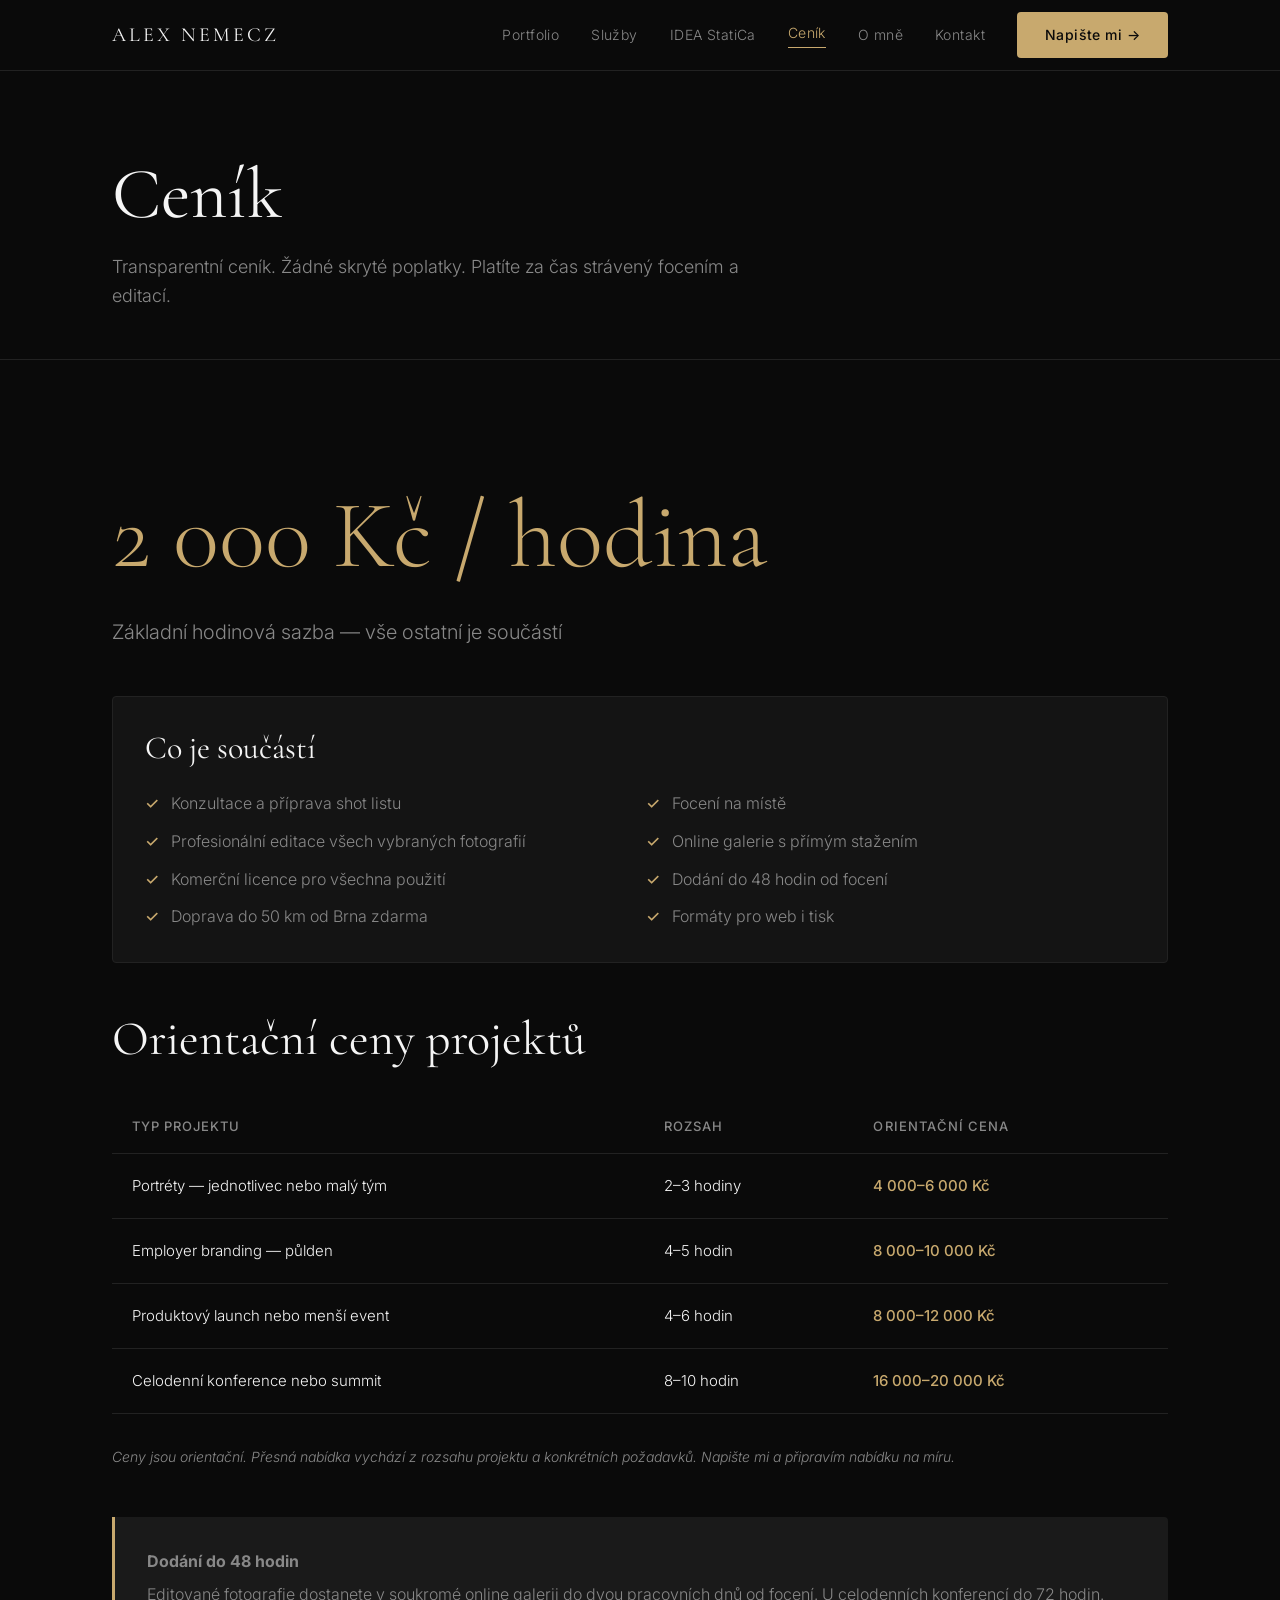
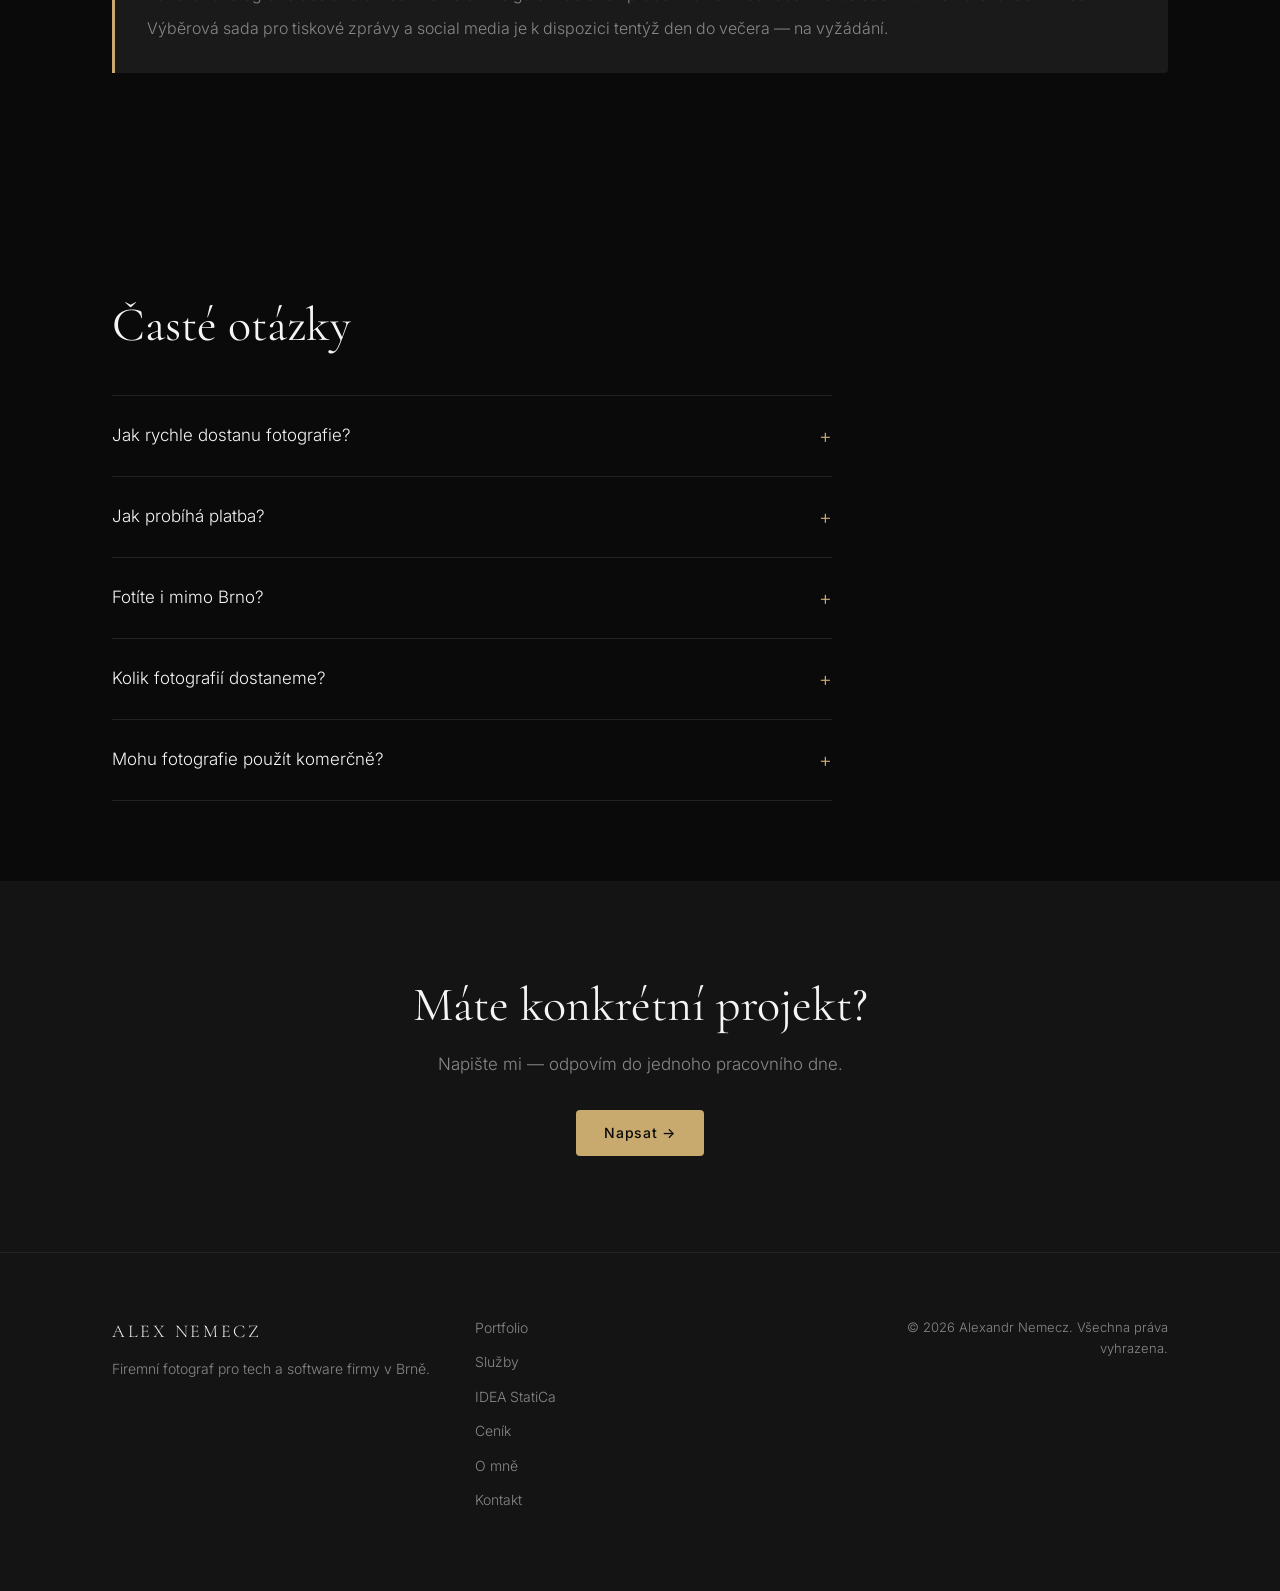
==== cenik.html @ b5f873ea "Rebuild: B2B tech photography positioning Full site rewrite — removes wedding content, replaces with" ====
<!DOCTYPE html>
<html lang="cs">
<head>
  <meta charset="UTF-8">
  <meta name="viewport" content="width=device-width, initial-scale=1.0">
  <title>Ceník firemní fotografie Brno | Alex Nemecz</title>
  <meta name="description" content="Transparentní ceník firemní fotografie. 2 000 Kč/hodina. Dodání do 48 hodin. Brno a Jihomoravský kraj.">
  <meta name="robots" content="index, follow">
  <link rel="canonical" href="https://alexnemphoto.cz/cenik">

  <meta property="og:type" content="website">
  <meta property="og:title" content="Ceník firemní fotografie Brno | Alex Nemecz">
  <meta property="og:description" content="Transparentní ceník firemní fotografie. 2 000 Kč/hodina. Dodání do 48 hodin. Brno a Jihomoravský kraj.">
  <meta property="og:url" content="https://alexnemphoto.cz/cenik">
  <meta property="og:locale" content="cs_CZ">

  <script type="application/ld+json">
  {
    "@context": "https://schema.org",
    "@type": "FAQPage",
    "mainEntity": [
      {
        "@type": "Question",
        "name": "Jak rychle dostanu fotografie?",
        "acceptedAnswer": {
          "@type": "Answer",
          "text": "Editované fotografie dodávám do 48 hodin od focení. U rozsáhlejších eventů (celodenní konference) do 72 hodin."
        }
      },
      {
        "@type": "Question",
        "name": "Jak probíhá platba?",
        "acceptedAnswer": {
          "@type": "Answer",
          "text": "Fakturuji na základě počtu odpracovaných hodin. Záloha 30 % před focením, zbytek po dodání fotografií."
        }
      },
      {
        "@type": "Question",
        "name": "Fotíte i mimo Brno?",
        "acceptedAnswer": {
          "@type": "Answer",
          "text": "Ano. Doprava do 50 km od Brna je zdarma. Nad 50 km účtuji cestovní náklady dle dohody."
        }
      },
      {
        "@type": "Question",
        "name": "Kolik fotografií dostaneme?",
        "acceptedAnswer": {
          "@type": "Answer",
          "text": "Počet finálních fotografií závisí na délce focení a povaze akce. Z celodenní konference typicky 200–400 editovaných fotografií."
        }
      },
      {
        "@type": "Question",
        "name": "Mohu fotografie použít komerčně?",
        "acceptedAnswer": {
          "@type": "Answer",
          "text": "Ano. Licence pro komerční použití je součástí každé zakázky — web, social media, tisk, interní materiály."
        }
      }
    ]
  }
  </script>

  <link rel="preconnect" href="https://fonts.googleapis.com">
  <link rel="preconnect" href="https://fonts.gstatic.com" crossorigin>
  <link href="https://fonts.googleapis.com/css2?family=Cormorant+Garamond:wght@300;400;600&family=Inter:wght@300;400;500&display=swap" rel="stylesheet">
  <link rel="stylesheet" href="/style.css">
</head>
<body data-page="cenik">

<header class="site-header">
  <div class="container header-inner">
    <a href="/" class="logo">ALEX NEMECZ</a>
    <button class="nav-toggle" aria-label="Menu" aria-expanded="false">
      <span></span><span></span><span></span>
    </button>
    <nav class="nav" id="main-nav">
      <a href="/portfolio">Portfolio</a>
      <a href="/sluzby">Služby</a>
      <a href="/idea-statica">IDEA StatiCa</a>
      <a href="/cenik">Ceník</a>
      <a href="/o-mne">O mně</a>
      <a href="/kontakt">Kontakt</a>
      <a href="/kontakt" class="btn btn-primary nav-cta">Napište mi →</a>
    </nav>
  </div>
</header>

<main>

  <section class="page-header">
    <div class="container">
      <h1>Ceník</h1>
      <p>Transparentní ceník. Žádné skryté poplatky. Platíte za čas strávený focením a editací.</p>
    </div>
  </section>

  <section class="section">
    <div class="container">

      <div class="rate-display">2 000 Kč / hodina</div>
      <div class="rate-unit">Základní hodinová sazba — vše ostatní je součástí</div>

      <div class="included-box">
        <h3>Co je součástí</h3>
        <ul class="included-list">
          <li>Konzultace a příprava shot listu</li>
          <li>Focení na místě</li>
          <li>Profesionální editace všech vybraných fotografií</li>
          <li>Online galerie s přímým stažením</li>
          <li>Komerční licence pro všechna použití</li>
          <li>Dodání do 48 hodin od focení</li>
          <li>Doprava do 50 km od Brna zdarma</li>
          <li>Formáty pro web i tisk</li>
        </ul>
      </div>

      <h2>Orientační ceny projektů</h2>
      <table class="pricing-table">
        <thead>
          <tr>
            <th>Typ projektu</th>
            <th>Rozsah</th>
            <th>Orientační cena</th>
          </tr>
        </thead>
        <tbody>
          <tr>
            <td>Portréty — jednotlivec nebo malý tým</td>
            <td>2–3 hodiny</td>
            <td>4 000–6 000 Kč</td>
          </tr>
          <tr>
            <td>Employer branding — půlden</td>
            <td>4–5 hodin</td>
            <td>8 000–10 000 Kč</td>
          </tr>
          <tr>
            <td>Produktový launch nebo menší event</td>
            <td>4–6 hodin</td>
            <td>8 000–12 000 Kč</td>
          </tr>
          <tr>
            <td>Celodenní konference nebo summit</td>
            <td>8–10 hodin</td>
            <td>16 000–20 000 Kč</td>
          </tr>
        </tbody>
      </table>
      <p class="table-note">Ceny jsou orientační. Přesná nabídka vychází z rozsahu projektu a konkrétních požadavků. Napište mi a připravím nabídku na míru.</p>

      <div class="delivery-box">
        <p><strong>Dodání do 48 hodin</strong></p>
        <p>Editované fotografie dostanete v soukromé online galerii do dvou pracovních dnů od focení. U celodenních konferencí do 72 hodin.</p>
        <p>Výběrová sada pro tiskové zprávy a social media je k dispozici tentýž den do večera — na vyžádání.</p>
      </div>

    </div>
  </section>

  <section class="faq-section">
    <div class="container">
      <h2>Časté otázky</h2>
      <div class="faq-list">

        <details>
          <summary>Jak rychle dostanu fotografie?</summary>
          <div class="faq-answer">Editované fotografie dodávám do 48 hodin od focení. U rozsáhlejších eventů (celodenní konference) do 72 hodin. Pokud potřebujete výběrovou sadu pro press release nebo social media ještě tentýž den, domluvíme se na tom předem.</div>
        </details>

        <details>
          <summary>Jak probíhá platba?</summary>
          <div class="faq-answer">Fakturuji na základě počtu odpracovaných hodin. Záloha 30 % před focením, zbytek po dodání fotografií a vystavení faktury se splatností 14 dní. Platba převodem nebo hotovostí.</div>
        </details>

        <details>
          <summary>Fotíte i mimo Brno?</summary>
          <div class="faq-answer">Ano. Doprava do 50 km od Brna je zdarma. Nad 50 km účtuji cestovní náklady dle dohody. Pro vzdálenější projekty (Praha, zahraničí) domluvíme podmínky individuálně.</div>
        </details>

        <details>
          <summary>Kolik fotografií dostaneme?</summary>
          <div class="faq-answer">Počet finálních fotografií závisí na délce focení a povaze akce. Z celodenní konference typicky 200–400 editovaných fotografií. Z 2–3hodinového portrétu 40–80 fotografií. Vždy dodávám všechny technicky povedené záběry — nedodávám jen "highlight" sadu, pokud se na tom výslovně nedohodneme.</div>
        </details>

        <details>
          <summary>Mohu fotografie použít komerčně?</summary>
          <div class="faq-answer">Ano. Licence pro komerční použití je součástí každé zakázky bez příplatku. Fotografie můžete použít pro web, social media, tisk, interní materiály, PR a marketing. Licence je pro vaši firmu neexkluzivní a časově neomezená.</div>
        </details>

      </div>
    </div>
  </section>

  <section class="cta-section">
    <div class="container">
      <h2>Máte konkrétní projekt?</h2>
      <p>Napište mi — odpovím do jednoho pracovního dne.</p>
      <a href="/kontakt" class="btn btn-primary">Napsat →</a>
    </div>
  </section>

</main>

<footer class="site-footer">
  <div class="container footer-inner">
    <div class="footer-brand">
      <div class="footer-logo">ALEX NEMECZ</div>
      <p>Firemní fotograf pro tech a software firmy v Brně.</p>
    </div>
    <nav class="footer-nav">
      <a href="/portfolio">Portfolio</a>
      <a href="/sluzby">Služby</a>
      <a href="/idea-statica">IDEA StatiCa</a>
      <a href="/cenik">Ceník</a>
      <a href="/o-mne">O mně</a>
      <a href="/kontakt">Kontakt</a>
    </nav>
    <div class="footer-copy">
      <p>© 2026 Alexandr Nemecz. Všechna práva vyhrazena.</p>
    </div>
  </div>
</footer>

<script>
const toggle = document.querySelector('.nav-toggle');
const nav = document.getElementById('main-nav');
toggle.addEventListener('click', function() {
  const open = nav.classList.toggle('nav--open');
  toggle.setAttribute('aria-expanded', open);
});
</script>

</body>
</html>
---- style.css ----
/* ===========================
   ROOT & DESIGN TOKENS
   =========================== */
:root {
  --bg: #0A0A0A;
  --surface: #141414;
  --surface-2: #1A1A1A;
  --text: #F5F5F5;
  --text-muted: #888888;
  --accent: #C8A96E;
  --border: #222222;
  --max-w: 1120px;
  --radius: 4px;
  --transition: 200ms ease;
}

/* RESET */
*, *::before, *::after { box-sizing: border-box; }
* { margin: 0; padding: 0; }
img, video { max-width: 100%; display: block; }
html { font-size: 16px; scroll-behavior: smooth; }
body {
  background: var(--bg);
  color: var(--text);
  font-family: 'Inter', sans-serif;
  font-weight: 300;
  line-height: 1.6;
  -webkit-font-smoothing: antialiased;
}

/* TYPOGRAPHY */
h1, h2, h3, h4 {
  font-family: 'Cormorant Garamond', serif;
  font-weight: 400;
  line-height: 1.2;
}
h1 { font-size: clamp(2.5rem, 6vw, 4.5rem); }
h2 { font-size: clamp(2rem, 4vw, 3rem); margin-bottom: 1.5rem; }
h3 { font-size: clamp(1.5rem, 3vw, 2rem); margin-bottom: 1rem; }
p { margin-bottom: 1rem; }
a { color: inherit; text-decoration: none; }

/* CONTAINER */
.container {
  max-width: var(--max-w);
  margin: 0 auto;
  padding: 0 2rem;
}

/* BUTTONS */
.btn {
  display: inline-block;
  padding: 0.75rem 1.75rem;
  font-family: 'Inter', sans-serif;
  font-size: 0.875rem;
  font-weight: 500;
  letter-spacing: 0.05em;
  cursor: pointer;
  border: none;
  text-decoration: none;
  transition: opacity var(--transition), background var(--transition);
  border-radius: var(--radius);
}
.btn:hover { opacity: 0.85; }
.btn-primary {
  background: var(--accent);
  color: #0A0A0A;
}
.btn-ghost {
  background: transparent;
  color: var(--accent);
  border: 1px solid var(--accent);
}
.btn-ghost:hover { background: rgba(200,169,110,0.1); opacity: 1; }
.btn-outline {
  background: transparent;
  color: var(--text);
  border: 1px solid var(--border);
}

/* HEADER */
.site-header {
  position: sticky;
  top: 0;
  z-index: 100;
  background: var(--bg);
  border-bottom: 1px solid var(--border);
}
.header-inner {
  display: flex;
  align-items: center;
  justify-content: space-between;
  height: 70px;
}
.logo {
  font-family: 'Cormorant Garamond', serif;
  font-size: 1.25rem;
  font-weight: 400;
  letter-spacing: 0.15em;
  color: var(--text);
  text-decoration: none;
}
.nav {
  display: flex;
  align-items: center;
  gap: 2rem;
}
.nav a {
  font-size: 0.875rem;
  color: var(--text-muted);
  transition: color var(--transition);
  letter-spacing: 0.03em;
}
.nav a:hover { color: var(--text); }
.nav-cta { color: #0A0A0A !important; }

/* Active nav state via data-page */
body[data-page="portfolio"] .nav a[href="/portfolio"],
body[data-page="sluzby"] .nav a[href="/sluzby"],
body[data-page="cenik"] .nav a[href="/cenik"],
body[data-page="idea-statica"] .nav a[href="/idea-statica"],
body[data-page="o-mne"] .nav a[href="/o-mne"],
body[data-page="kontakt"] .nav a[href="/kontakt"] {
  color: var(--accent);
  border-bottom: 1px solid var(--accent);
  padding-bottom: 2px;
}

/* HAMBURGER */
.nav-toggle {
  display: none;
  flex-direction: column;
  gap: 5px;
  background: none;
  border: none;
  cursor: pointer;
  padding: 0.5rem;
}
.nav-toggle span {
  display: block;
  width: 24px;
  height: 2px;
  background: var(--text);
  transition: transform var(--transition), opacity var(--transition);
}

/* SECTION LABEL */
.section-label {
  display: block;
  font-family: 'Inter', sans-serif;
  font-size: 0.75rem;
  font-weight: 500;
  letter-spacing: 0.15em;
  text-transform: uppercase;
  color: var(--accent);
  margin-bottom: 1rem;
}

/* HERO */
.hero {
  position: relative;
  min-height: 100vh;
  display: flex;
  align-items: center;
  justify-content: center;
  text-align: center;
  overflow: hidden;
}
.hero-bg {
  position: absolute;
  inset: 0;
  background: var(--surface-2);
}
.hero-overlay {
  position: absolute;
  inset: 0;
  background: linear-gradient(to bottom, rgba(10,10,10,0.6) 0%, rgba(10,10,10,0.4) 50%, rgba(10,10,10,0.8) 100%);
}
.hero-content {
  position: relative;
  z-index: 1;
  max-width: 800px;
  padding: 0 2rem;
}
.hero h1 {
  color: var(--text);
  margin-bottom: 1.5rem;
}
.hero-sub {
  font-size: 1.125rem;
  color: rgba(245,245,245,0.8);
  margin-bottom: 2.5rem;
  font-weight: 300;
}
.hero-ctas {
  display: flex;
  gap: 1rem;
  justify-content: center;
  flex-wrap: wrap;
}

/* SECTION SPACING */
.section { padding: 6rem 0; }
.section-sm { padding: 4rem 0; }
.section-surface { background: var(--surface); }
.section-surface-2 { background: var(--surface-2); }

/* PROBLEM STRIP */
.problem-strip {
  background: var(--surface);
  padding: 4rem 0;
  text-align: center;
}
.problem-bold {
  font-family: 'Cormorant Garamond', serif;
  font-size: clamp(1.5rem, 3vw, 2.25rem);
  font-weight: 400;
  margin-bottom: 1.5rem;
  max-width: 760px;
  margin-left: auto;
  margin-right: auto;
}
.problem-strip p {
  color: var(--text-muted);
  max-width: 640px;
  margin: 0 auto;
  font-size: 1.0625rem;
}

/* SERVICES GRID */
.services-section { padding: 6rem 0; }
.services-section .section-header {
  display: flex;
  justify-content: space-between;
  align-items: flex-end;
  margin-bottom: 3rem;
  flex-wrap: wrap;
  gap: 1rem;
}
.services-section .section-link {
  font-size: 0.875rem;
  color: var(--accent);
  border-bottom: 1px solid var(--accent);
  padding-bottom: 2px;
}
.services-grid {
  display: grid;
  grid-template-columns: 1fr 1fr;
  gap: 2px;
}
.service-card {
  background: var(--surface);
  padding: 2.5rem;
  transition: background var(--transition);
}
.service-card:hover { background: var(--surface-2); }
.service-num {
  font-family: 'Cormorant Garamond', serif;
  font-size: 0.875rem;
  color: var(--accent);
  letter-spacing: 0.1em;
  margin-bottom: 1.25rem;
}
.service-card h3 {
  font-size: 1.375rem;
  margin-bottom: 0.75rem;
}
.service-card p {
  color: var(--text-muted);
  font-size: 0.9375rem;
  margin: 0;
}

/* CASE STUDY BLOCK */
.case-study-block {
  background: var(--surface);
  padding: 6rem 0;
}
.case-study-inner {
  display: grid;
  grid-template-columns: 1fr 1fr;
  gap: 4rem;
  align-items: center;
}
.case-study-eyebrow {
  margin-bottom: 1rem;
}
.case-study-text h2 {
  margin-bottom: 1.5rem;
}
.case-study-text p {
  color: var(--text-muted);
  margin-bottom: 2rem;
  font-size: 1.0625rem;
}
.case-study-images {
  display: flex;
  flex-direction: column;
  gap: 1rem;
}

/* PORTFOLIO GRID */
.portfolio-section { padding: 6rem 0; }
.portfolio-section .section-header {
  display: flex;
  justify-content: space-between;
  align-items: flex-end;
  margin-bottom: 3rem;
  flex-wrap: wrap;
  gap: 1rem;
}
.portfolio-grid {
  display: grid;
  grid-template-columns: repeat(3, 1fr);
  gap: 1rem;
}

/* IMG PLACEHOLDER */
.img-placeholder {
  position: relative;
  overflow: hidden;
  background: var(--surface-2);
  border-radius: var(--radius);
}
.img-placeholder::after {
  content: '';
  display: block;
}
.ratio-3-2 { padding-top: 66.66%; }
.ratio-4-3 { padding-top: 75%; }
.ratio-1-1 { padding-top: 100%; }
.ratio-16-9 { padding-top: 56.25%; }

/* Portfolio tile */
.portfolio-tile .img-placeholder { padding-top: 75%; }
.tile-label {
  margin-top: 0.5rem;
  font-size: 0.8125rem;
  color: var(--text-muted);
  letter-spacing: 0.03em;
}

/* WHY GRID */
.why-section { padding: 6rem 0; }
.why-grid {
  display: grid;
  grid-template-columns: repeat(3, 1fr);
  gap: 2rem;
  margin-top: 3rem;
}
.why-card { padding: 2rem 0; border-top: 1px solid var(--border); }
.why-card h3 { font-size: 1.375rem; margin-bottom: 0.75rem; }
.why-card p { color: var(--text-muted); font-size: 0.9375rem; margin: 0; }

/* CTA SECTION */
.cta-section {
  background: var(--surface);
  padding: 6rem 0;
  text-align: center;
}
.cta-section h2 { margin-bottom: 1rem; }
.cta-section p { color: var(--text-muted); margin-bottom: 2rem; font-size: 1.0625rem; }

/* FILTER TABS */
.filter-tabs {
  display: flex;
  gap: 0.5rem;
  margin-bottom: 3rem;
  flex-wrap: wrap;
}
.filter-tab {
  padding: 0.5rem 1.25rem;
  font-size: 0.8125rem;
  font-weight: 500;
  letter-spacing: 0.05em;
  border: 1px solid var(--border);
  color: var(--text-muted);
  cursor: pointer;
  border-radius: 2px;
  transition: all var(--transition);
}
.filter-tab:hover, .filter-tab.active {
  border-color: var(--accent);
  color: var(--accent);
}

/* SERVICE SECTIONS (sluzby.html) */
.service-section {
  padding: 5rem 0;
}
.service-section:nth-child(even) { background: var(--surface); }
.service-section-inner {
  display: grid;
  grid-template-columns: 1fr 1fr;
  gap: 4rem;
  align-items: center;
}
.service-section:nth-child(even) .service-section-image { order: -1; }
.service-section h2 { margin-bottom: 1.5rem; }
.service-section p { color: var(--text-muted); font-size: 1.0625rem; }
.service-includes {
  margin-top: 1.5rem;
  list-style: none;
}
.service-includes li {
  padding: 0.5rem 0;
  border-bottom: 1px solid var(--border);
  font-size: 0.9375rem;
  color: var(--text-muted);
  display: flex;
  align-items: center;
  gap: 0.75rem;
}
.service-includes li::before {
  content: '—';
  color: var(--accent);
  flex-shrink: 0;
}
.pricing-anchor {
  background: var(--surface);
  padding: 3rem 0;
  text-align: center;
}
.pricing-anchor .rate {
  font-family: 'Cormorant Garamond', serif;
  font-size: 2rem;
  margin-bottom: 1rem;
}
.pricing-anchor a {
  color: var(--accent);
  font-size: 0.875rem;
  border-bottom: 1px solid var(--accent);
}

/* PRICING PAGE */
.rate-display {
  font-family: 'Cormorant Garamond', serif;
  font-size: clamp(3rem, 8vw, 6rem);
  font-weight: 300;
  color: var(--accent);
  line-height: 1;
  margin: 2rem 0;
}
.rate-unit {
  font-size: 1.25rem;
  color: var(--text-muted);
  margin-top: 0.5rem;
}
.included-box {
  background: var(--surface);
  border: 1px solid var(--border);
  padding: 2rem;
  border-radius: var(--radius);
  margin: 3rem 0;
}
.included-box h3 { margin-bottom: 1.5rem; }
.included-list {
  list-style: none;
  display: grid;
  grid-template-columns: 1fr 1fr;
  gap: 0.75rem;
}
.included-list li {
  display: flex;
  align-items: center;
  gap: 0.75rem;
  color: var(--text-muted);
}
.included-list li::before {
  content: '✓';
  color: var(--accent);
  font-weight: 500;
  flex-shrink: 0;
}
.pricing-table {
  width: 100%;
  border-collapse: collapse;
  margin: 2rem 0;
}
.pricing-table th {
  text-align: left;
  padding: 1rem 1.25rem;
  font-size: 0.8125rem;
  font-weight: 500;
  letter-spacing: 0.08em;
  text-transform: uppercase;
  color: var(--text-muted);
  border-bottom: 1px solid var(--border);
}
.pricing-table td {
  padding: 1.25rem;
  border-bottom: 1px solid var(--border);
  color: var(--text);
  font-size: 0.9375rem;
}
.pricing-table td:last-child { color: var(--accent); font-weight: 500; }
.pricing-table tbody tr:hover { background: var(--surface); }
.table-note {
  font-size: 0.875rem;
  color: var(--text-muted);
  margin-top: 1rem;
  font-style: italic;
}
.delivery-box {
  background: var(--surface-2);
  border-left: 3px solid var(--accent);
  padding: 2rem;
  margin: 3rem 0;
  border-radius: 0 var(--radius) var(--radius) 0;
}
.delivery-box p { color: var(--text-muted); margin-bottom: 0.5rem; }
.delivery-box p:last-child { margin: 0; }

/* FAQ */
.faq-section { padding: 5rem 0; }
.faq-list { max-width: 720px; margin-top: 2.5rem; }
details {
  border-bottom: 1px solid var(--border);
}
details:first-child { border-top: 1px solid var(--border); }
summary {
  list-style: none;
  padding: 1.5rem 0;
  font-size: 1.0625rem;
  cursor: pointer;
  display: flex;
  justify-content: space-between;
  align-items: center;
  gap: 1rem;
}
summary::-webkit-details-marker { display: none; }
summary::after {
  content: '+';
  font-size: 1.25rem;
  color: var(--accent);
  flex-shrink: 0;
  transition: transform var(--transition);
}
details[open] summary::after {
  transform: rotate(45deg);
}
.faq-answer {
  padding-bottom: 1.5rem;
  color: var(--text-muted);
  font-size: 0.9375rem;
  line-height: 1.7;
}

/* CONTACT FORM */
.contact-page { padding: 6rem 0; }
.contact-grid {
  display: grid;
  grid-template-columns: 1fr 1fr;
  gap: 4rem;
}
.contact-intro h1 { margin-bottom: 1.5rem; }
.contact-intro p { color: var(--text-muted); font-size: 1.0625rem; }
.contact-info { margin-top: 3rem; }
.contact-info p { color: var(--text-muted); font-size: 0.9375rem; margin-bottom: 0.5rem; }
.contact-form label {
  display: block;
  font-size: 0.8125rem;
  font-weight: 500;
  letter-spacing: 0.05em;
  margin-bottom: 0.5rem;
  color: var(--text-muted);
}
.contact-form label .required { color: var(--accent); margin-left: 2px; }
.contact-form input,
.contact-form select,
.contact-form textarea {
  width: 100%;
  background: var(--surface);
  border: 1px solid var(--border);
  border-radius: var(--radius);
  padding: 0.875rem 1rem;
  font-family: 'Inter', sans-serif;
  font-size: 0.9375rem;
  color: var(--text);
  transition: border-color var(--transition);
  -webkit-appearance: none;
  appearance: none;
}
.contact-form input:focus,
.contact-form select:focus,
.contact-form textarea:focus {
  outline: none;
  border-color: var(--accent);
}
.contact-form textarea { resize: vertical; min-height: 150px; }
.contact-form select { background-image: url("data:image/svg+xml,%3Csvg xmlns='http://www.w3.org/2000/svg' width='16' height='16' viewBox='0 0 24 24' fill='none' stroke='%23888' stroke-width='2'%3E%3Cpath d='M6 9l6 6 6-6'/%3E%3C/svg%3E"); background-repeat: no-repeat; background-position: right 1rem center; padding-right: 2.5rem; }
.form-field { margin-bottom: 1.5rem; }
.form-submit { margin-top: 2rem; }
.form-submit .btn { width: 100%; text-align: center; }

/* TESTIMONIAL */
.testimonial-card {
  background: var(--surface);
  border: 1px solid var(--border);
  border-left: 3px solid var(--accent);
  padding: 2rem;
  border-radius: 0 var(--radius) var(--radius) 0;
  margin: 3rem 0;
}
.testimonial-card blockquote {
  font-family: 'Cormorant Garamond', serif;
  font-size: 1.25rem;
  font-style: italic;
  line-height: 1.5;
  margin-bottom: 1rem;
  color: var(--text);
}
.testimonial-card cite {
  font-size: 0.875rem;
  color: var(--text-muted);
  font-style: normal;
}

/* O MNE PAGE */
.about-grid {
  display: grid;
  grid-template-columns: 2fr 1fr;
  gap: 4rem;
  margin-bottom: 4rem;
}
.good-fit {
  background: var(--surface);
  padding: 2.5rem;
  border-radius: var(--radius);
  margin: 3rem 0;
}
.good-fit h3 { margin-bottom: 1.5rem; }
.good-fit ul {
  list-style: none;
}
.good-fit li {
  padding: 0.625rem 0;
  border-bottom: 1px solid var(--border);
  color: var(--text-muted);
  display: flex;
  align-items: flex-start;
  gap: 0.75rem;
}
.good-fit li:last-child { border-bottom: none; }
.good-fit li::before {
  content: '—';
  color: var(--accent);
  flex-shrink: 0;
  margin-top: 1px;
}

/* FOOTER */
.site-footer {
  background: var(--surface);
  border-top: 1px solid var(--border);
  padding: 4rem 0 2rem;
}
.footer-inner {
  display: grid;
  grid-template-columns: 1fr 1fr 1fr;
  gap: 2rem;
  align-items: start;
  margin-bottom: 3rem;
}
.footer-logo {
  font-family: 'Cormorant Garamond', serif;
  font-size: 1.125rem;
  letter-spacing: 0.15em;
  margin-bottom: 0.75rem;
}
.footer-brand p { font-size: 0.875rem; color: var(--text-muted); }
.footer-nav {
  display: flex;
  flex-direction: column;
  gap: 0.75rem;
}
.footer-nav a {
  font-size: 0.875rem;
  color: var(--text-muted);
  transition: color var(--transition);
}
.footer-nav a:hover { color: var(--text); }
.footer-copy { text-align: right; }
.footer-copy p { font-size: 0.8125rem; color: var(--text-muted); }

/* PAGE HEADER (for inner pages) */
.page-header {
  padding: 5rem 0 3rem;
  border-bottom: 1px solid var(--border);
  margin-bottom: 0;
}
.page-header h1 { margin-bottom: 1rem; }
.page-header p { color: var(--text-muted); font-size: 1.125rem; max-width: 640px; margin: 0; }

/* IDEA STATICA PAGE */
.placeholder-page {
  padding: 6rem 0;
  max-width: 640px;
}

/* RESPONSIVE */
@media (max-width: 768px) {
  .nav-toggle { display: flex; }
  .nav {
    display: none;
    position: absolute;
    top: 70px;
    left: 0;
    right: 0;
    background: var(--bg);
    border-bottom: 1px solid var(--border);
    flex-direction: column;
    padding: 1.5rem 2rem;
    gap: 1.25rem;
    align-items: flex-start;
  }
  .nav.nav--open { display: flex; }
  .header-inner { position: relative; }
  .site-header { position: sticky; }

  .services-grid { grid-template-columns: 1fr; }
  .case-study-inner { grid-template-columns: 1fr; gap: 2rem; }
  .portfolio-grid { grid-template-columns: 1fr 1fr; }
  .why-grid { grid-template-columns: 1fr; }
  .service-section-inner { grid-template-columns: 1fr; gap: 2rem; }
  .service-section:nth-child(even) .service-section-image { order: 0; }
  .contact-grid { grid-template-columns: 1fr; gap: 2rem; }
  .about-grid { grid-template-columns: 1fr; gap: 2rem; }
  .footer-inner { grid-template-columns: 1fr; }
  .footer-copy { text-align: left; }
  .included-list { grid-template-columns: 1fr; }
  .hero-ctas { flex-direction: column; align-items: center; }
  .services-section .section-header { flex-direction: column; align-items: flex-start; }
  .portfolio-section .section-header { flex-direction: column; align-items: flex-start; }
  h1 { font-size: 2.5rem; }
}

@media (max-width: 480px) {
  .portfolio-grid { grid-template-columns: 1fr; }
  .container { padding: 0 1.25rem; }
}
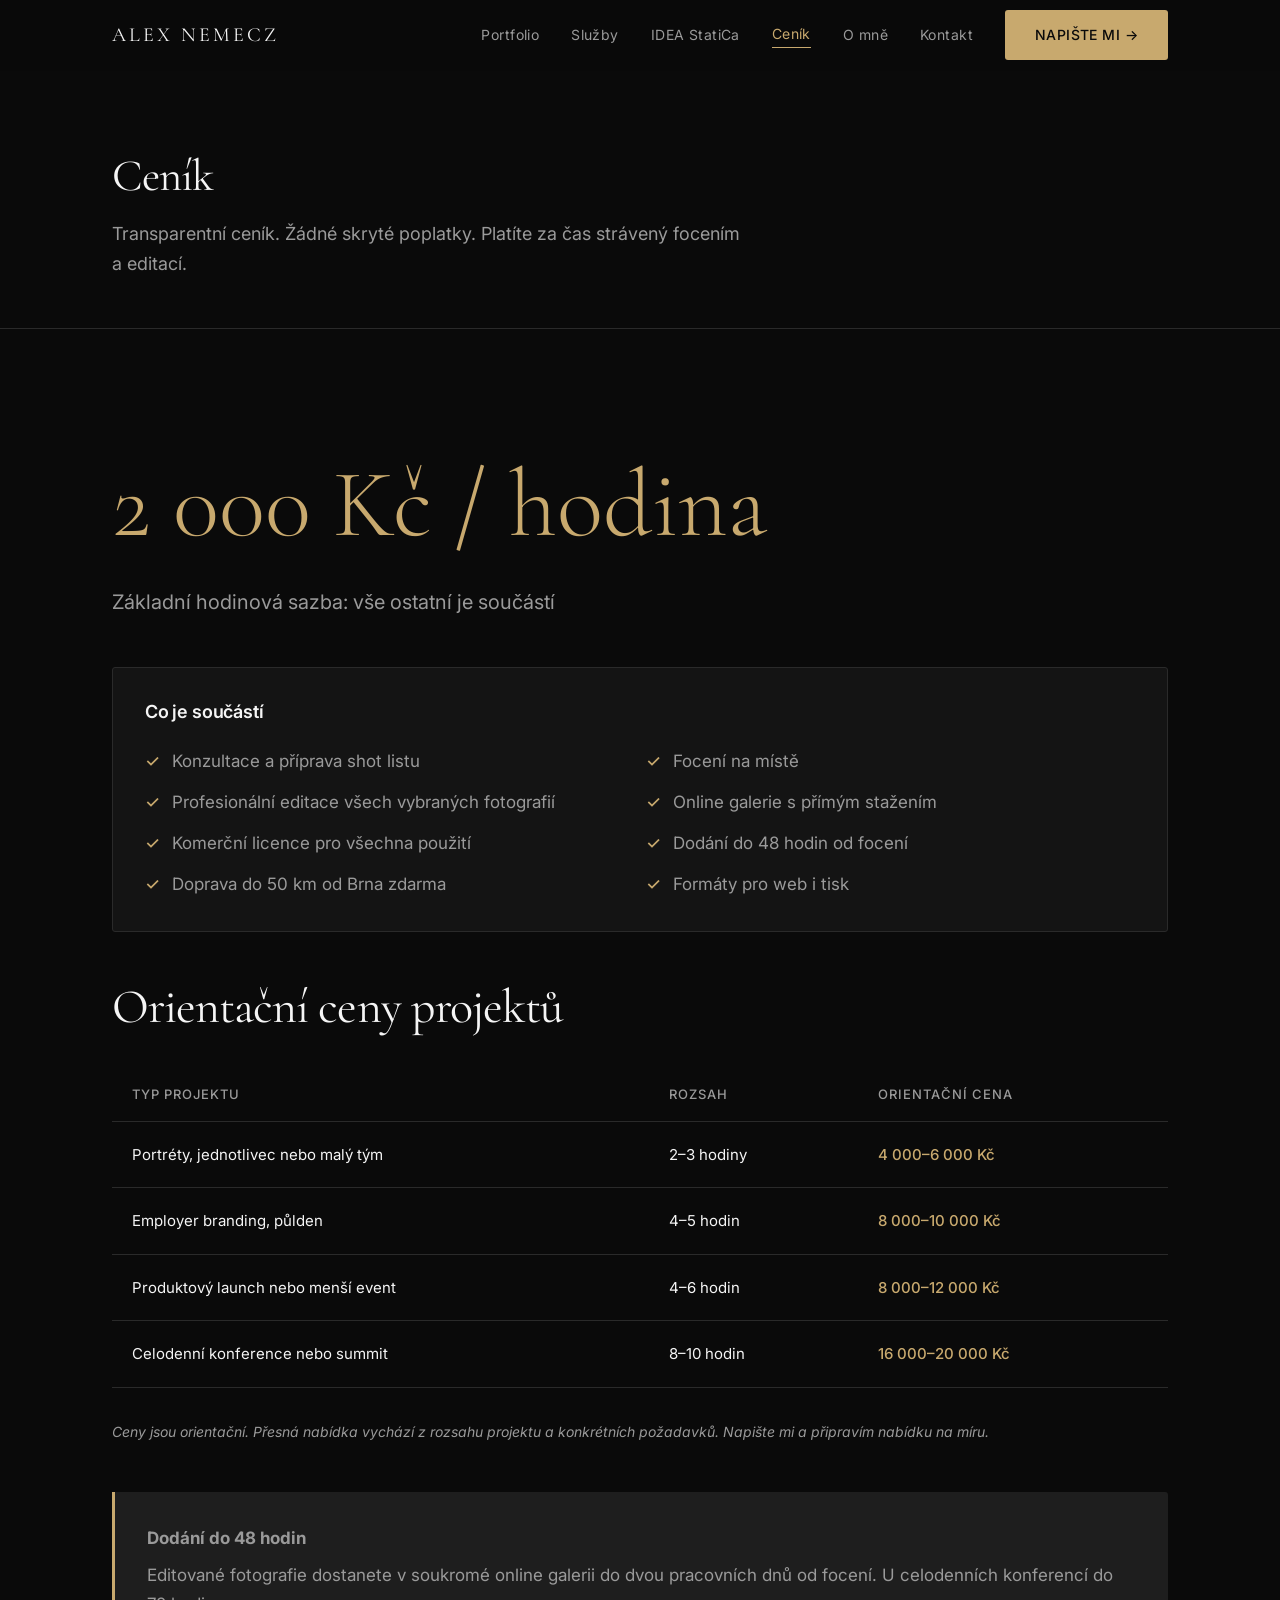
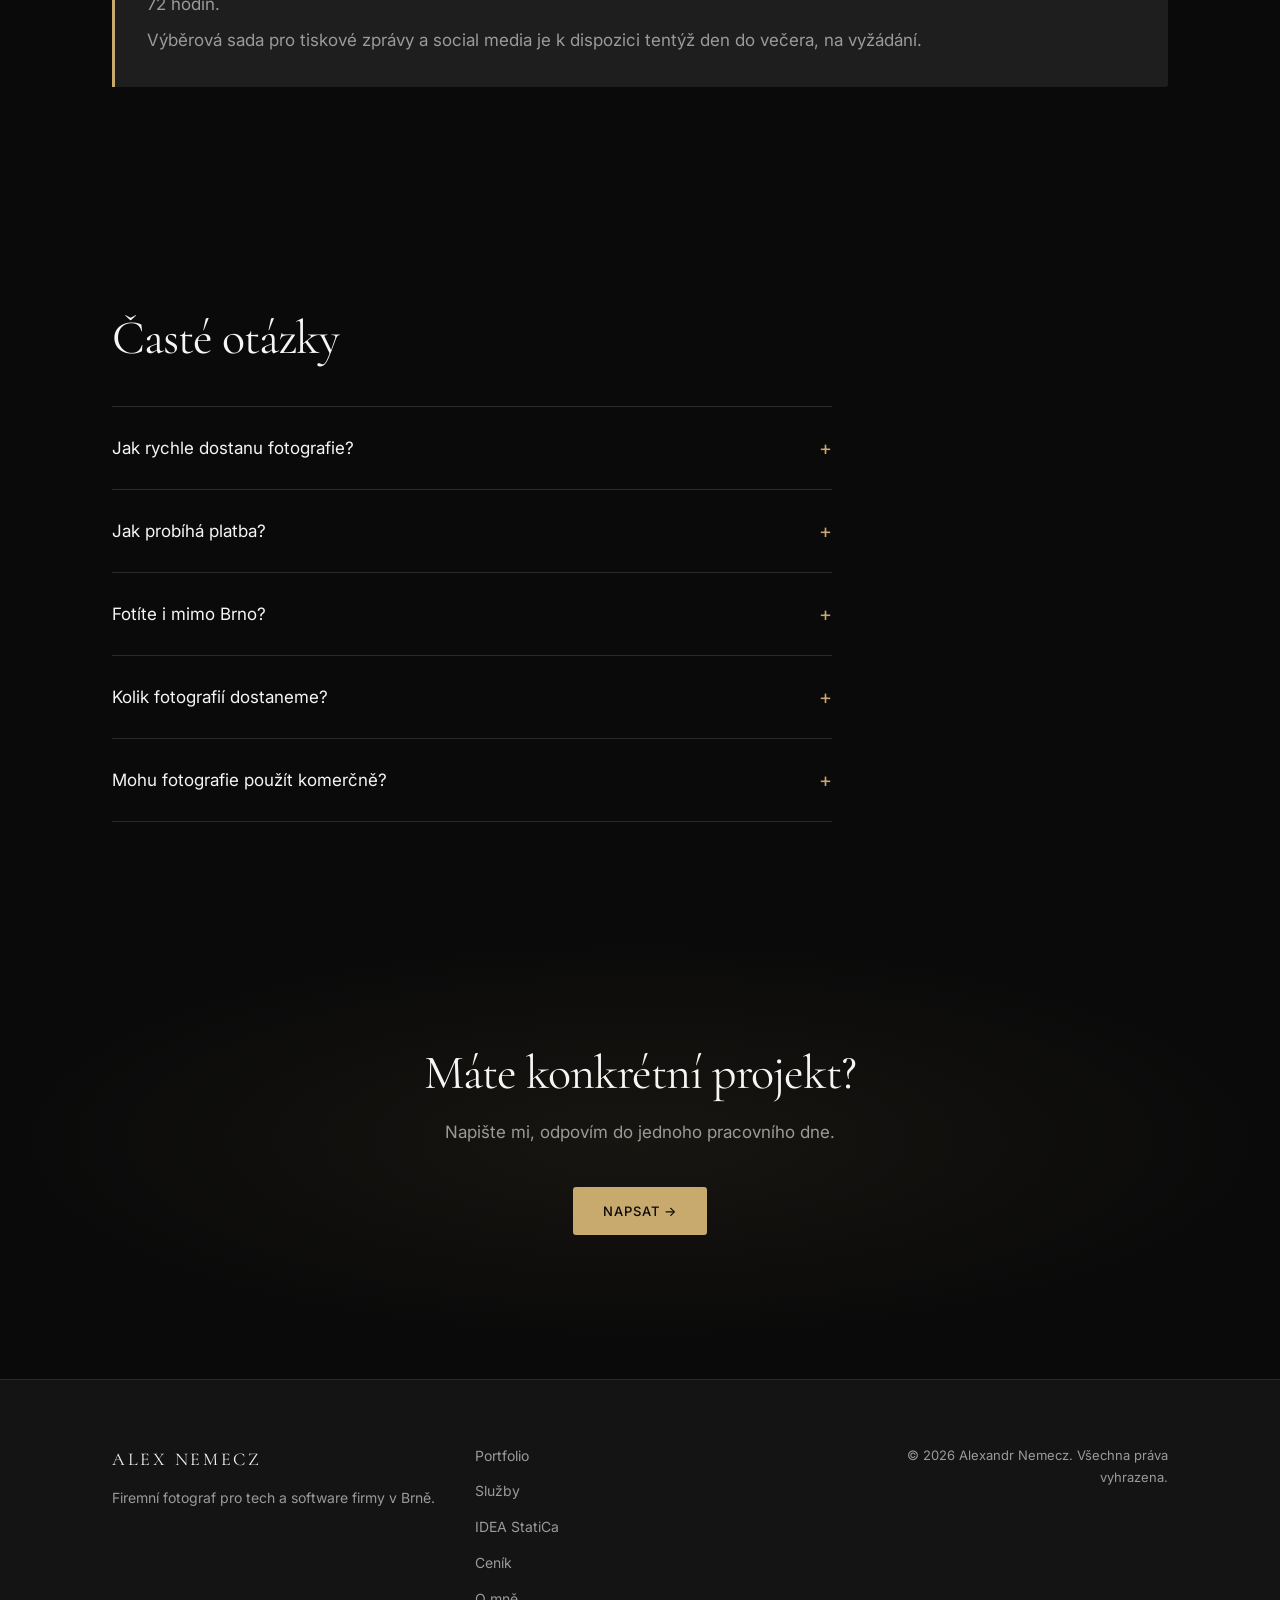
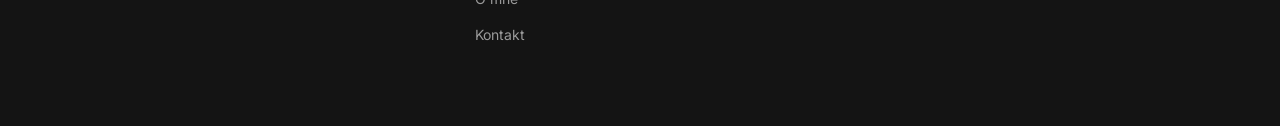
==== commit 7abf3b15: "Copy: remove all em dashes — commas, colons, or pipes throughout Co-Authored-By: Claude Sonnet 4.6 <" ====
--- a/cenik.html
+++ b/cenik.html
@@ -3,13 +3,13 @@
 <head>
   <meta charset="UTF-8">
   <meta name="viewport" content="width=device-width, initial-scale=1.0">
-  <title>Ceník firemní fotografie Brno | Alex Nemecz</title>
+  <title>Ceník | Firemní fotografie Brno | Alex Nemecz</title>
   <meta name="description" content="Transparentní ceník firemní fotografie. 2 000 Kč/hodina. Dodání do 48 hodin. Brno a Jihomoravský kraj.">
   <meta name="robots" content="index, follow">
   <link rel="canonical" href="https://alexnemphoto.cz/cenik">
 
   <meta property="og:type" content="website">
-  <meta property="og:title" content="Ceník firemní fotografie Brno | Alex Nemecz">
+  <meta property="og:title" content="Ceník | Firemní fotografie Brno | Alex Nemecz">
   <meta property="og:description" content="Transparentní ceník firemní fotografie. 2 000 Kč/hodina. Dodání do 48 hodin. Brno a Jihomoravský kraj.">
   <meta property="og:url" content="https://alexnemphoto.cz/cenik">
   <meta property="og:locale" content="cs_CZ">
@@ -56,7 +56,7 @@
         "name": "Mohu fotografie použít komerčně?",
         "acceptedAnswer": {
           "@type": "Answer",
-          "text": "Ano. Licence pro komerční použití je součástí každé zakázky — web, social media, tisk, interní materiály."
+          "text": "Ano. Licence pro komerční použití je součástí každé zakázky: web, social media, tisk, interní materiály."
         }
       }
     ]
@@ -101,7 +101,7 @@
     <div class="container">
 
       <div class="rate-display">2 000 Kč / hodina</div>
-      <div class="rate-unit">Základní hodinová sazba — vše ostatní je součástí</div>
+      <div class="rate-unit">Základní hodinová sazba: vše ostatní je součástí</div>
 
       <div class="included-box">
         <h3>Co je součástí</h3>
@@ -128,12 +128,12 @@
         </thead>
         <tbody>
           <tr>
-            <td>Portréty — jednotlivec nebo malý tým</td>
+            <td>Portréty, jednotlivec nebo malý tým</td>
             <td>2–3 hodiny</td>
             <td>4 000–6 000 Kč</td>
           </tr>
           <tr>
-            <td>Employer branding — půlden</td>
+            <td>Employer branding, půlden</td>
             <td>4–5 hodin</td>
             <td>8 000–10 000 Kč</td>
           </tr>
@@ -154,7 +154,7 @@
       <div class="delivery-box">
         <p><strong>Dodání do 48 hodin</strong></p>
         <p>Editované fotografie dostanete v soukromé online galerii do dvou pracovních dnů od focení. U celodenních konferencí do 72 hodin.</p>
-        <p>Výběrová sada pro tiskové zprávy a social media je k dispozici tentýž den do večera — na vyžádání.</p>
+        <p>Výběrová sada pro tiskové zprávy a social media je k dispozici tentýž den do večera, na vyžádání.</p>
       </div>
 
     </div>
@@ -182,7 +182,7 @@
 
         <details>
           <summary>Kolik fotografií dostaneme?</summary>
-          <div class="faq-answer">Počet finálních fotografií závisí na délce focení a povaze akce. Z celodenní konference typicky 200–400 editovaných fotografií. Z 2–3hodinového portrétu 40–80 fotografií. Vždy dodávám všechny technicky povedené záběry — nedodávám jen "highlight" sadu, pokud se na tom výslovně nedohodneme.</div>
+          <div class="faq-answer">Počet finálních fotografií závisí na délce focení a povaze akce. Z celodenní konference typicky 200–400 editovaných fotografií. Z 2–3hodinového portrétu 40–80 fotografií. Vždy dodávám všechny technicky povedené záběry, nedodávám jen "highlight" sadu, pokud se na tom výslovně nedohodneme.</div>
         </details>
 
         <details>
@@ -197,7 +197,7 @@
   <section class="cta-section">
     <div class="container">
       <h2>Máte konkrétní projekt?</h2>
-      <p>Napište mi — odpovím do jednoho pracovního dne.</p>
+      <p>Napište mi, odpovím do jednoho pracovního dne.</p>
       <a href="/kontakt" class="btn btn-primary">Napsat →</a>
     </div>
   </section>
--- a/style.css
+++ b/style.css
@@ -4,14 +4,16 @@
 :root {
   --bg: #0A0A0A;
   --surface: #141414;
-  --surface-2: #1A1A1A;
+  --surface-2: #1E1E1E;
   --text: #F5F5F5;
-  --text-muted: #888888;
+  --text-muted: #9A9A9A;
   --accent: #C8A96E;
-  --border: #222222;
+  --accent-hover: #D9BC84;
+  --border: #2A2A2A;
   --max-w: 1120px;
-  --radius: 4px;
-  --transition: 200ms ease;
+  --radius: 3px;
+  --transition: 220ms ease;
+  --ease-out: cubic-bezier(0.16, 1, 0.3, 1);
 }
 
 /* RESET */
@@ -23,20 +25,28 @@
   background: var(--bg);
   color: var(--text);
   font-family: 'Inter', sans-serif;
-  font-weight: 300;
-  line-height: 1.6;
+  font-size: 1.0625rem;
+  font-weight: 400;
+  line-height: 1.7;
   -webkit-font-smoothing: antialiased;
 }
 
 /* TYPOGRAPHY */
-h1, h2, h3, h4 {
+h1, h2 {
   font-family: 'Cormorant Garamond', serif;
   font-weight: 400;
-  line-height: 1.2;
-}
-h1 { font-size: clamp(2.5rem, 6vw, 4.5rem); }
+  line-height: 1.15;
+  letter-spacing: -0.02em;
+}
+h3, h4 {
+  font-family: 'Inter', sans-serif;
+  font-weight: 600;
+  line-height: 1.3;
+  letter-spacing: -0.01em;
+}
+h1 { font-size: clamp(2.25rem, 3.5vw, 3.25rem); }
 h2 { font-size: clamp(2rem, 4vw, 3rem); margin-bottom: 1.5rem; }
-h3 { font-size: clamp(1.5rem, 3vw, 2rem); margin-bottom: 1rem; }
+h3 { font-size: 1.125rem; margin-bottom: 0.875rem; }
 p { margin-bottom: 1rem; }
 a { color: inherit; text-decoration: none; }
 
@@ -50,41 +60,56 @@
 /* BUTTONS */
 .btn {
   display: inline-block;
-  padding: 0.75rem 1.75rem;
+  padding: 0.8125rem 1.875rem;
   font-family: 'Inter', sans-serif;
-  font-size: 0.875rem;
+  font-size: 0.8125rem;
   font-weight: 500;
-  letter-spacing: 0.05em;
+  letter-spacing: 0.08em;
+  text-transform: uppercase;
   cursor: pointer;
   border: none;
   text-decoration: none;
-  transition: opacity var(--transition), background var(--transition);
+  transition: background var(--transition), border-color var(--transition), transform var(--transition), color var(--transition);
   border-radius: var(--radius);
-}
-.btn:hover { opacity: 0.85; }
+  transform: translateY(0);
+}
+.btn:hover { transform: translateY(-2px); }
 .btn-primary {
   background: var(--accent);
   color: #0A0A0A;
 }
+.btn-primary:hover { background: var(--accent-hover); }
 .btn-ghost {
   background: transparent;
   color: var(--accent);
-  border: 1px solid var(--accent);
-}
-.btn-ghost:hover { background: rgba(200,169,110,0.1); opacity: 1; }
+  border: 1px solid rgba(200,169,110,0.5);
+}
+.btn-ghost:hover {
+  background: rgba(200,169,110,0.08);
+  border-color: var(--accent);
+  color: var(--accent-hover);
+}
 .btn-outline {
   background: transparent;
   color: var(--text);
   border: 1px solid var(--border);
 }
+.btn-outline:hover { border-color: rgba(245,245,245,0.4); }
 
 /* HEADER */
 .site-header {
   position: sticky;
   top: 0;
   z-index: 100;
-  background: var(--bg);
-  border-bottom: 1px solid var(--border);
+  background: rgba(10,10,10,0.85);
+  backdrop-filter: blur(16px);
+  -webkit-backdrop-filter: blur(16px);
+  border-bottom: 1px solid transparent;
+  transition: border-color var(--transition), background var(--transition);
+}
+.site-header.header--scrolled {
+  background: rgba(10,10,10,0.96);
+  border-bottom-color: var(--border);
 }
 .header-inner {
   display: flex;
@@ -161,26 +186,41 @@
   position: relative;
   min-height: 100vh;
   display: flex;
-  align-items: center;
-  justify-content: center;
-  text-align: center;
+  align-items: flex-end;
   overflow: hidden;
+}
+@keyframes kenBurns {
+  from { transform: scale(1); }
+  to   { transform: scale(1.06); }
 }
 .hero-bg {
   position: absolute;
   inset: 0;
-  background: var(--surface-2);
+  overflow: hidden;
+}
+.hero-bg img {
+  width: 100%;
+  height: 100%;
+  object-fit: cover;
+  object-position: center 30%;
+  animation: kenBurns 16s ease-out forwards;
+  transform-origin: center center;
 }
 .hero-overlay {
   position: absolute;
   inset: 0;
-  background: linear-gradient(to bottom, rgba(10,10,10,0.6) 0%, rgba(10,10,10,0.4) 50%, rgba(10,10,10,0.8) 100%);
-}
-.hero-content {
+  background:
+    linear-gradient(to right, rgba(10,10,10,0.65) 0%, rgba(10,10,10,0.2) 60%, rgba(10,10,10,0.1) 100%),
+    linear-gradient(to bottom, rgba(10,10,10,0.25) 0%, rgba(10,10,10,0.1) 40%, rgba(10,10,10,0.9) 100%);
+}
+.hero-container {
   position: relative;
   z-index: 1;
-  max-width: 800px;
-  padding: 0 2rem;
+  width: 100%;
+  padding-bottom: 5rem;
+}
+.hero-content {
+  max-width: 720px;
 }
 .hero h1 {
   color: var(--text);
@@ -188,14 +228,15 @@
 }
 .hero-sub {
   font-size: 1.125rem;
-  color: rgba(245,245,245,0.8);
+  color: rgba(245,245,245,0.75);
   margin-bottom: 2.5rem;
-  font-weight: 300;
+  font-weight: 400;
+  max-width: 520px;
 }
 .hero-ctas {
   display: flex;
   gap: 1rem;
-  justify-content: center;
+  justify-content: flex-start;
   flex-wrap: wrap;
 }
 
@@ -205,26 +246,89 @@
 .section-surface { background: var(--surface); }
 .section-surface-2 { background: var(--surface-2); }
 
+/* SCROLL REVEAL ANIMATIONS */
+[data-animate] {
+  opacity: 0;
+  transform: translateY(28px);
+  transition: opacity 0.75s var(--ease-out), transform 0.75s var(--ease-out);
+}
+[data-animate].is-visible {
+  opacity: 1;
+  transform: translateY(0);
+}
+[data-delay="1"] { transition-delay: 0.1s; }
+[data-delay="2"] { transition-delay: 0.2s; }
+[data-delay="3"] { transition-delay: 0.3s; }
+[data-delay="4"] { transition-delay: 0.4s; }
+
+/* STATS STRIP */
+.stats-strip {
+  background: var(--surface);
+  border-bottom: 1px solid var(--border);
+}
+.stats-inner {
+  display: flex;
+  align-items: stretch;
+}
+.stat-item {
+  flex: 1;
+  padding: 2.75rem 2rem;
+  border-right: 1px solid var(--border);
+  text-align: center;
+  display: flex;
+  flex-direction: column;
+  align-items: center;
+  justify-content: center;
+}
+.stat-item:last-child { border-right: none; }
+.stat-number {
+  font-family: 'Cormorant Garamond', serif;
+  font-size: clamp(2.25rem, 3.5vw, 3rem);
+  font-weight: 400;
+  color: var(--accent);
+  line-height: 1;
+  letter-spacing: -0.02em;
+  display: block;
+}
+.stat-label {
+  display: block;
+  font-size: 0.6875rem;
+  letter-spacing: 0.1em;
+  text-transform: uppercase;
+  color: var(--text-muted);
+  margin-top: 0.625rem;
+  max-width: 18ch;
+  line-height: 1.5;
+}
+
 /* PROBLEM STRIP */
 .problem-strip {
   background: var(--surface);
-  padding: 4rem 0;
-  text-align: center;
+  padding: 5rem 0;
+}
+.problem-cols {
+  display: grid;
+  grid-template-columns: 1fr 1fr;
+  gap: 5rem;
+  align-items: center;
 }
 .problem-bold {
   font-family: 'Cormorant Garamond', serif;
-  font-size: clamp(1.5rem, 3vw, 2.25rem);
+  font-size: clamp(1.75rem, 3vw, 2.5rem);
   font-weight: 400;
-  margin-bottom: 1.5rem;
-  max-width: 760px;
-  margin-left: auto;
-  margin-right: auto;
-}
-.problem-strip p {
-  color: var(--text-muted);
-  max-width: 640px;
-  margin: 0 auto;
+  line-height: 1.2;
+  letter-spacing: -0.02em;
+  margin: 0;
+}
+.problem-body p {
+  color: var(--text-muted);
   font-size: 1.0625rem;
+  margin: 0 0 1rem;
+}
+.problem-body p:last-child { margin: 0; }
+.problem-coda {
+  color: var(--text) !important;
+  font-weight: 500;
 }
 
 /* SERVICES GRID */
@@ -246,14 +350,27 @@
 .services-grid {
   display: grid;
   grid-template-columns: 1fr 1fr;
-  gap: 2px;
+  gap: 1px;
+  background: var(--border);
 }
 .service-card {
   background: var(--surface);
-  padding: 2.5rem;
+  padding: 3rem 2.5rem;
   transition: background var(--transition);
+  position: relative;
 }
 .service-card:hover { background: var(--surface-2); }
+.service-card::after {
+  content: '';
+  position: absolute;
+  top: 0;
+  left: 0;
+  width: 2px;
+  height: 0;
+  background: var(--accent);
+  transition: height 0.35s var(--ease-out);
+}
+.service-card:hover::after { height: 100%; }
 .service-num {
   font-family: 'Cormorant Garamond', serif;
   font-size: 0.875rem;
@@ -262,8 +379,8 @@
   margin-bottom: 1.25rem;
 }
 .service-card h3 {
-  font-size: 1.375rem;
-  margin-bottom: 0.75rem;
+  font-size: 1.0625rem;
+  margin-bottom: 0.625rem;
 }
 .service-card p {
   color: var(--text-muted);
@@ -332,34 +449,97 @@
 .ratio-16-9 { padding-top: 56.25%; }
 
 /* Portfolio tile */
-.portfolio-tile .img-placeholder { padding-top: 75%; }
+.portfolio-tile {
+  position: relative;
+  overflow: hidden;
+  border-radius: var(--radius);
+  display: block;
+  background: var(--surface);
+}
+.portfolio-tile img {
+  width: 100%;
+  aspect-ratio: 4 / 3;
+  object-fit: cover;
+  display: block;
+  transition: transform 0.65s var(--ease-out);
+}
+.portfolio-tile:hover img { transform: scale(1.04); }
 .tile-label {
-  margin-top: 0.5rem;
-  font-size: 0.8125rem;
-  color: var(--text-muted);
-  letter-spacing: 0.03em;
+  position: absolute;
+  bottom: 0;
+  left: 0;
+  right: 0;
+  padding: 2.5rem 1.25rem 1rem;
+  background: linear-gradient(to top, rgba(10,10,10,0.88) 0%, transparent 100%);
+  font-size: 0.6875rem;
+  font-weight: 500;
+  letter-spacing: 0.12em;
+  text-transform: uppercase;
+  color: var(--text);
+  opacity: 0;
+  transform: translateY(6px);
+  transition: opacity 0.35s ease, transform 0.35s ease;
+}
+.portfolio-tile:hover .tile-label {
+  opacity: 1;
+  transform: translateY(0);
+}
+
+/* Case study images */
+.case-study-img img {
+  width: 100%;
+  aspect-ratio: 1 / 1;
+  object-fit: cover;
+  border-radius: var(--radius);
+  display: block;
 }
 
 /* WHY GRID */
-.why-section { padding: 6rem 0; }
+.why-section { padding: 7rem 0; background: var(--surface); }
 .why-grid {
   display: grid;
   grid-template-columns: repeat(3, 1fr);
-  gap: 2rem;
-  margin-top: 3rem;
-}
-.why-card { padding: 2rem 0; border-top: 1px solid var(--border); }
-.why-card h3 { font-size: 1.375rem; margin-bottom: 0.75rem; }
-.why-card p { color: var(--text-muted); font-size: 0.9375rem; margin: 0; }
+  gap: 0;
+  margin-top: 4rem;
+  border-top: 1px solid var(--border);
+}
+.why-card {
+  padding: 2.5rem 3rem 2.5rem 0;
+  border-top: 2px solid var(--accent);
+  margin-top: -1px;
+  position: relative;
+}
+.why-card:not(:last-child) { border-right: 1px solid var(--border); margin-right: 0; }
+.why-card:not(:first-child) { padding-left: 2.5rem; padding-right: 2rem; }
+.why-card-num {
+  font-family: 'Cormorant Garamond', serif;
+  font-size: 0.8125rem;
+  color: var(--accent);
+  letter-spacing: 0.1em;
+  display: block;
+  margin-bottom: 1.5rem;
+}
+.why-card h3 { font-size: 1rem; margin-bottom: 0.75rem; letter-spacing: -0.005em; }
+.why-card p { color: var(--text-muted); font-size: 0.9375rem; margin: 0; line-height: 1.65; }
 
 /* CTA SECTION */
 .cta-section {
-  background: var(--surface);
-  padding: 6rem 0;
+  background: var(--bg);
+  padding: 9rem 0;
   text-align: center;
-}
+  position: relative;
+  overflow: hidden;
+}
+.cta-section::before {
+  content: '';
+  position: absolute;
+  inset: 0;
+  background: radial-gradient(ellipse 70% 60% at 50% 50%, rgba(200,169,110,0.07) 0%, transparent 70%);
+  pointer-events: none;
+}
+.cta-section > .container { position: relative; z-index: 1; }
 .cta-section h2 { margin-bottom: 1rem; }
-.cta-section p { color: var(--text-muted); margin-bottom: 2rem; font-size: 1.0625rem; }
+.cta-section p { color: var(--text-muted); margin-bottom: 2.5rem; font-size: 1.0625rem; }
 
 /* FILTER TABS */
 .filter-tabs {
@@ -698,6 +878,15 @@
   max-width: 640px;
 }
 
+/* HAMBURGER ANIMATION */
+.nav-toggle span {
+  transition: transform 0.28s var(--ease-out), opacity 0.22s ease;
+  transform-origin: center;
+}
+.nav-toggle.is-active span:nth-child(1) { transform: translateY(7px) rotate(45deg); }
+.nav-toggle.is-active span:nth-child(2) { opacity: 0; transform: scaleX(0); }
+.nav-toggle.is-active span:nth-child(3) { transform: translateY(-7px) rotate(-45deg); }
+
 /* RESPONSIVE */
 @media (max-width: 768px) {
   .nav-toggle { display: flex; }
@@ -707,21 +896,30 @@
     top: 70px;
     left: 0;
     right: 0;
-    background: var(--bg);
+    background: rgba(10,10,10,0.98);
+    backdrop-filter: blur(16px);
+    -webkit-backdrop-filter: blur(16px);
     border-bottom: 1px solid var(--border);
     flex-direction: column;
-    padding: 1.5rem 2rem;
-    gap: 1.25rem;
+    padding: 2rem;
+    gap: 1.5rem;
     align-items: flex-start;
   }
   .nav.nav--open { display: flex; }
+  .nav a { font-size: 1rem; }
   .header-inner { position: relative; }
-  .site-header { position: sticky; }
-
-  .services-grid { grid-template-columns: 1fr; }
-  .case-study-inner { grid-template-columns: 1fr; gap: 2rem; }
-  .portfolio-grid { grid-template-columns: 1fr 1fr; }
+
+  .stats-inner { flex-wrap: wrap; }
+  .stat-item { flex: 1 1 50%; border-bottom: 1px solid var(--border); }
+  .stat-item:nth-child(2n) { border-right: none; }
+
+  .services-grid { grid-template-columns: 1fr; background: none; gap: 1px; }
+  .case-study-inner { grid-template-columns: 1fr; gap: 2.5rem; }
+  .case-study-images { flex-direction: row; }
+  .portfolio-grid { grid-template-columns: 1fr 1fr; gap: 0.5rem; }
   .why-grid { grid-template-columns: 1fr; }
+  .why-card { padding: 2rem 0; border-right: none !important; }
+  .why-card:not(:first-child) { padding-left: 0; }
   .service-section-inner { grid-template-columns: 1fr; gap: 2rem; }
   .service-section:nth-child(even) .service-section-image { order: 0; }
   .contact-grid { grid-template-columns: 1fr; gap: 2rem; }
@@ -729,13 +927,22 @@
   .footer-inner { grid-template-columns: 1fr; }
   .footer-copy { text-align: left; }
   .included-list { grid-template-columns: 1fr; }
-  .hero-ctas { flex-direction: column; align-items: center; }
+  .hero-container { padding-bottom: 3rem; }
+  .hero-content { max-width: 100%; }
+  .hero-sub { max-width: 100%; font-size: 1rem; }
+  .hero-ctas { flex-direction: column; align-items: flex-start; }
+  .problem-cols { grid-template-columns: 1fr; gap: 2rem; }
   .services-section .section-header { flex-direction: column; align-items: flex-start; }
   .portfolio-section .section-header { flex-direction: column; align-items: flex-start; }
-  h1 { font-size: 2.5rem; }
+  .why-section { padding: 5rem 0; }
+  .cta-section { padding: 6rem 0; }
+  h1 { font-size: 2.25rem; }
+  h2 { font-size: 1.75rem; }
 }
 
 @media (max-width: 480px) {
-  .portfolio-grid { grid-template-columns: 1fr; }
+  .portfolio-grid { grid-template-columns: 1fr; gap: 0.5rem; }
   .container { padding: 0 1.25rem; }
-}
+  .stat-item { flex: 1 1 100%; border-right: none; }
+  .stats-inner { flex-direction: column; }
+}
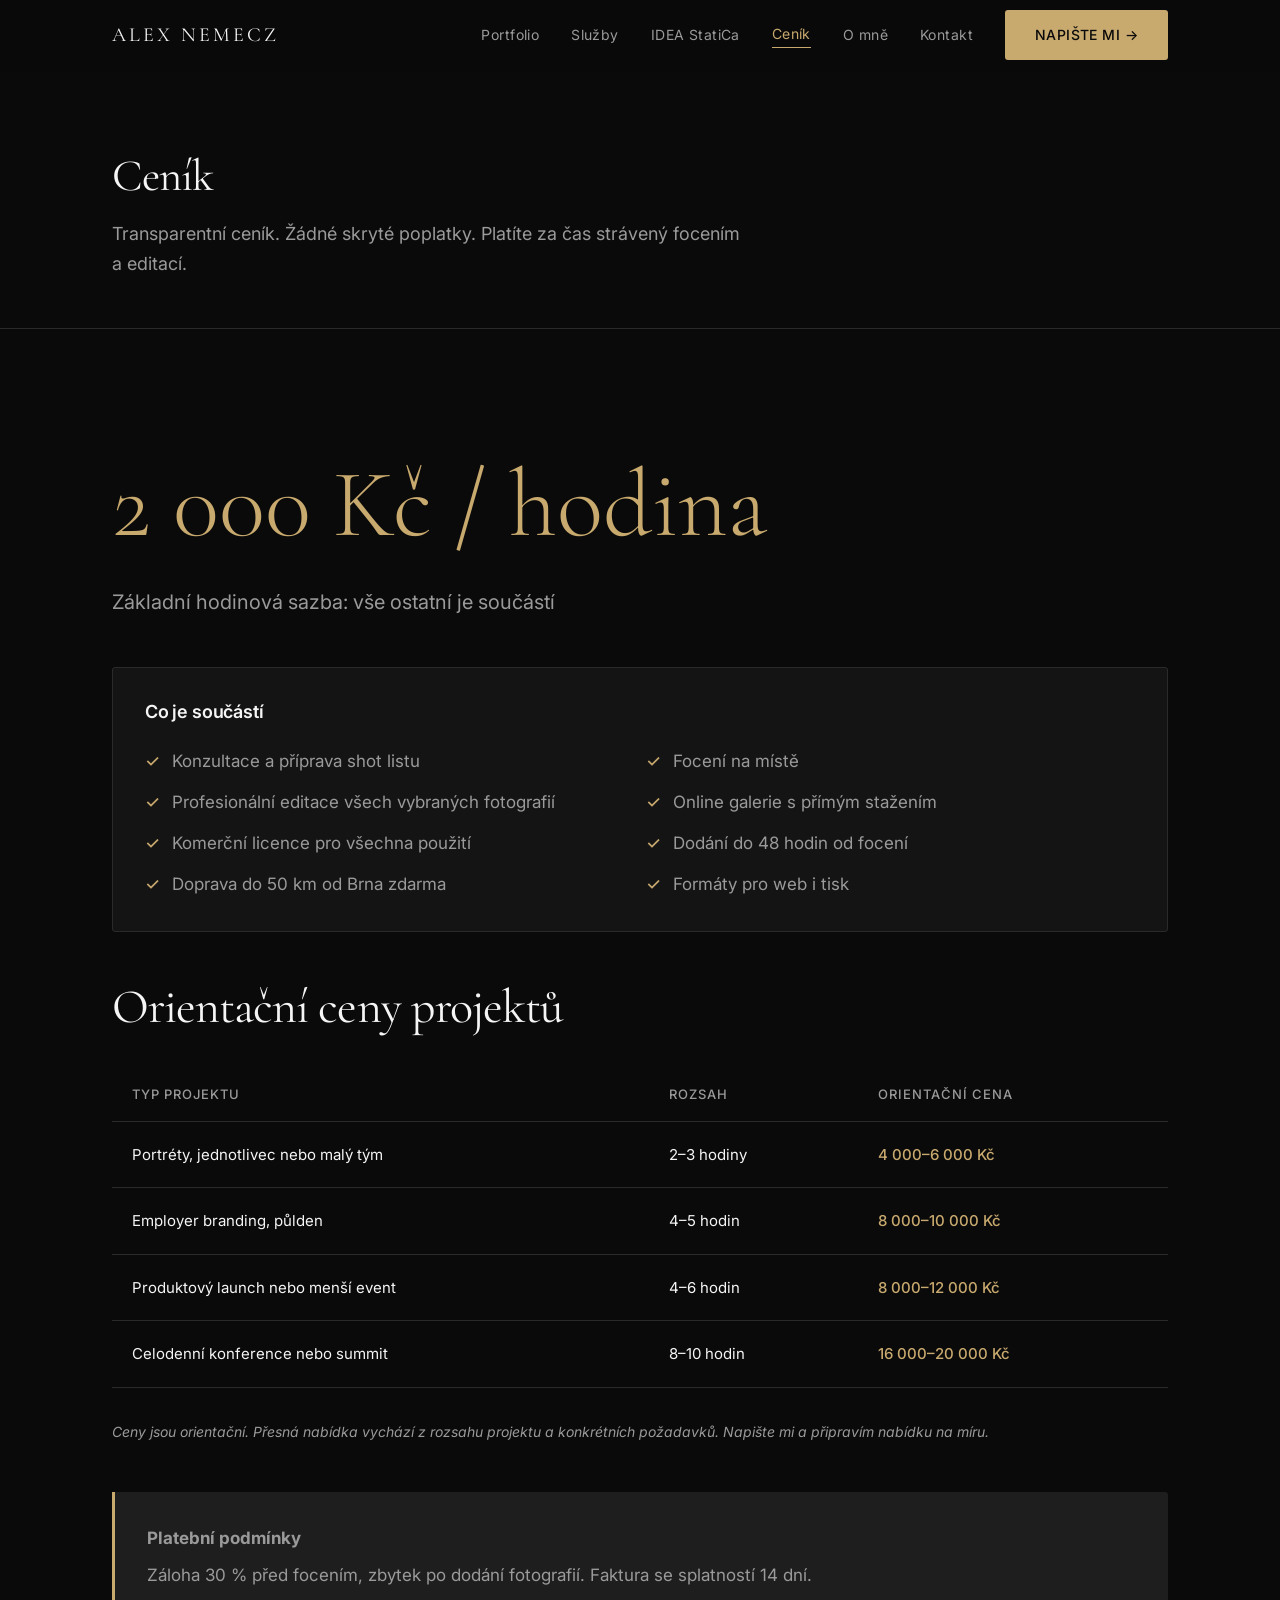
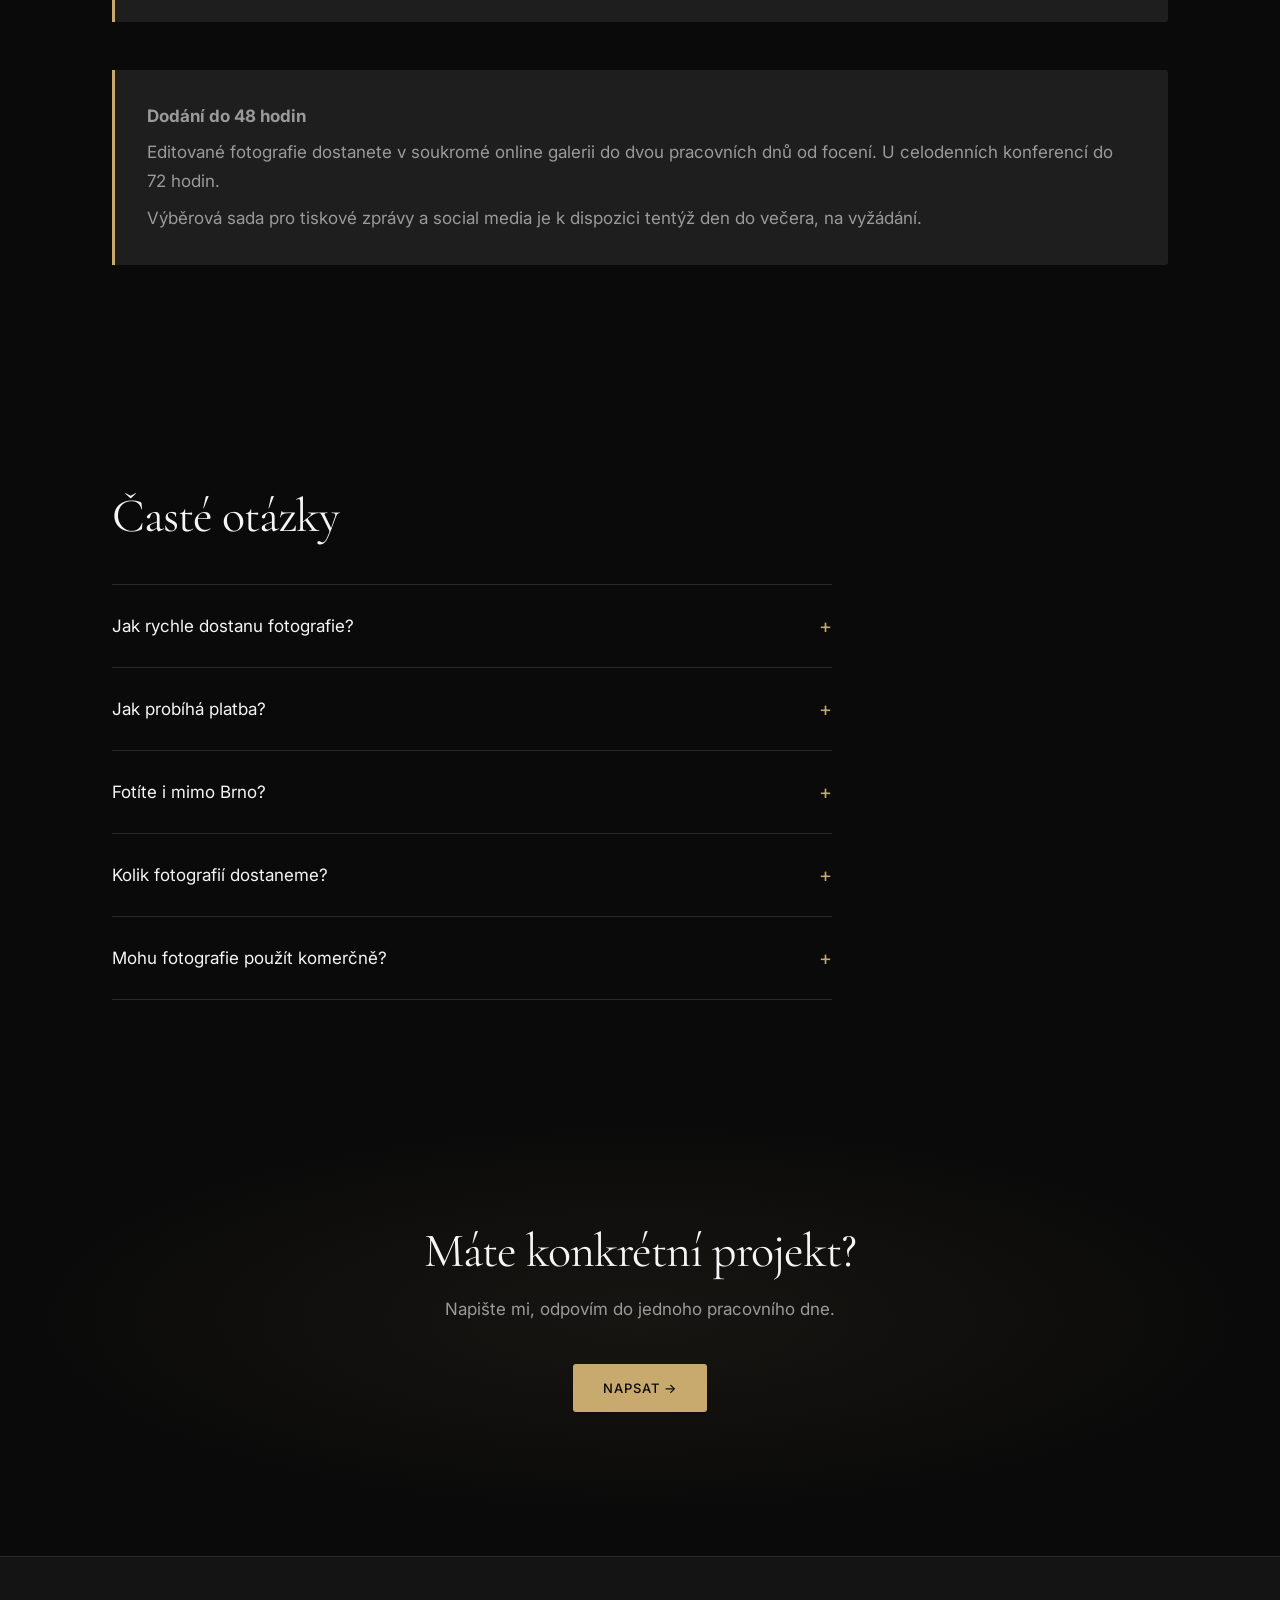
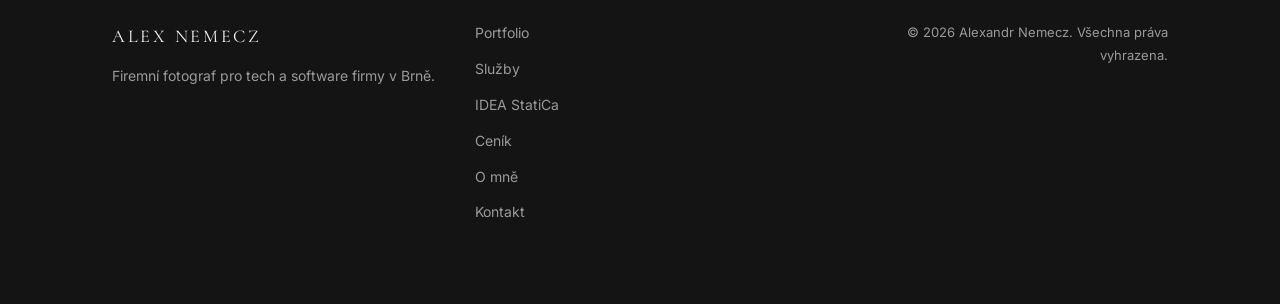
==== commit 5f71d95c: "Ceník: platební podmínky přesunuty do hlavní sekce Záloha 30 % a splatnost 14 dní jsou nyní viditeln" ====
--- a/cenik.html
+++ b/cenik.html
@@ -151,6 +151,11 @@
       </table>
       <p class="table-note">Ceny jsou orientační. Přesná nabídka vychází z rozsahu projektu a konkrétních požadavků. Napište mi a připravím nabídku na míru.</p>
 
+      <div class="delivery-box" style="margin-bottom:1.5rem">
+        <p><strong>Platební podmínky</strong></p>
+        <p>Záloha 30 % před focením, zbytek po dodání fotografií. Faktura se splatností 14 dní.</p>
+      </div>
+
       <div class="delivery-box">
         <p><strong>Dodání do 48 hodin</strong></p>
         <p>Editované fotografie dostanete v soukromé online galerii do dvou pracovních dnů od focení. U celodenních konferencí do 72 hodin.</p>
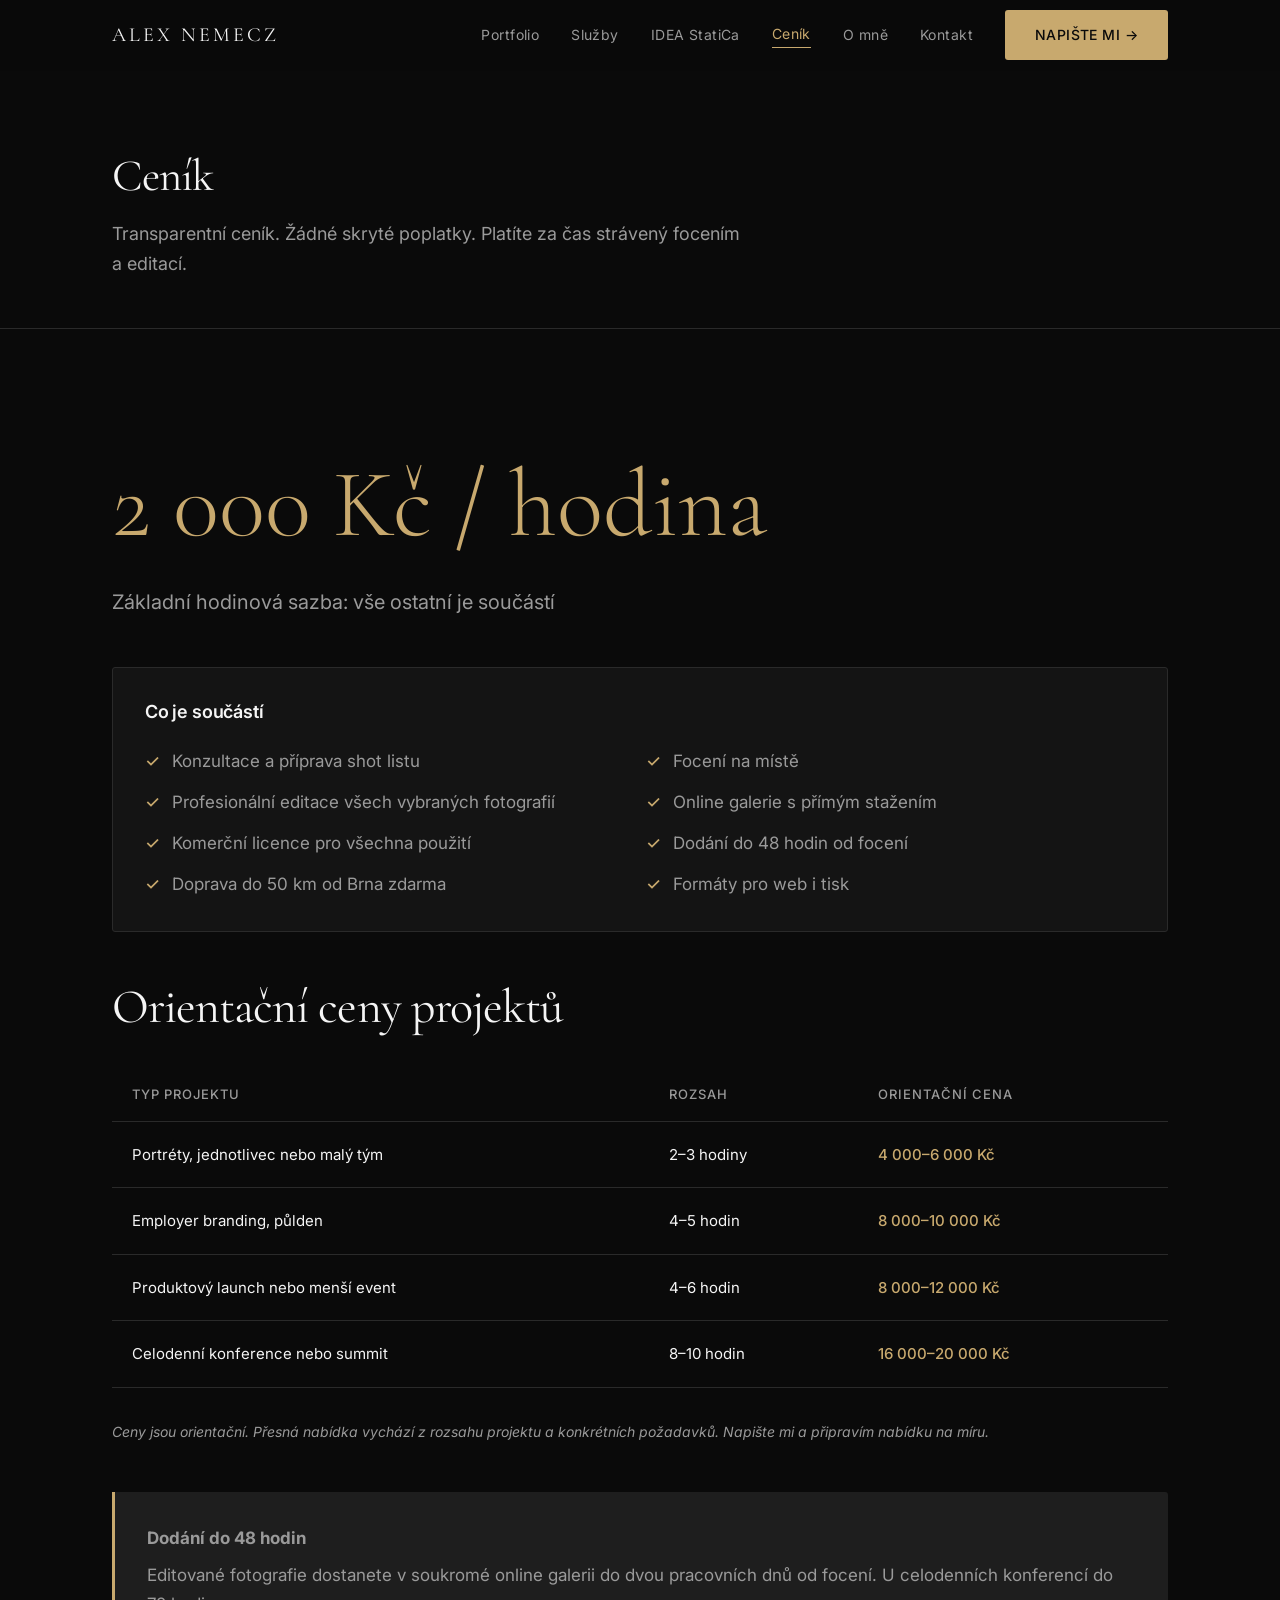
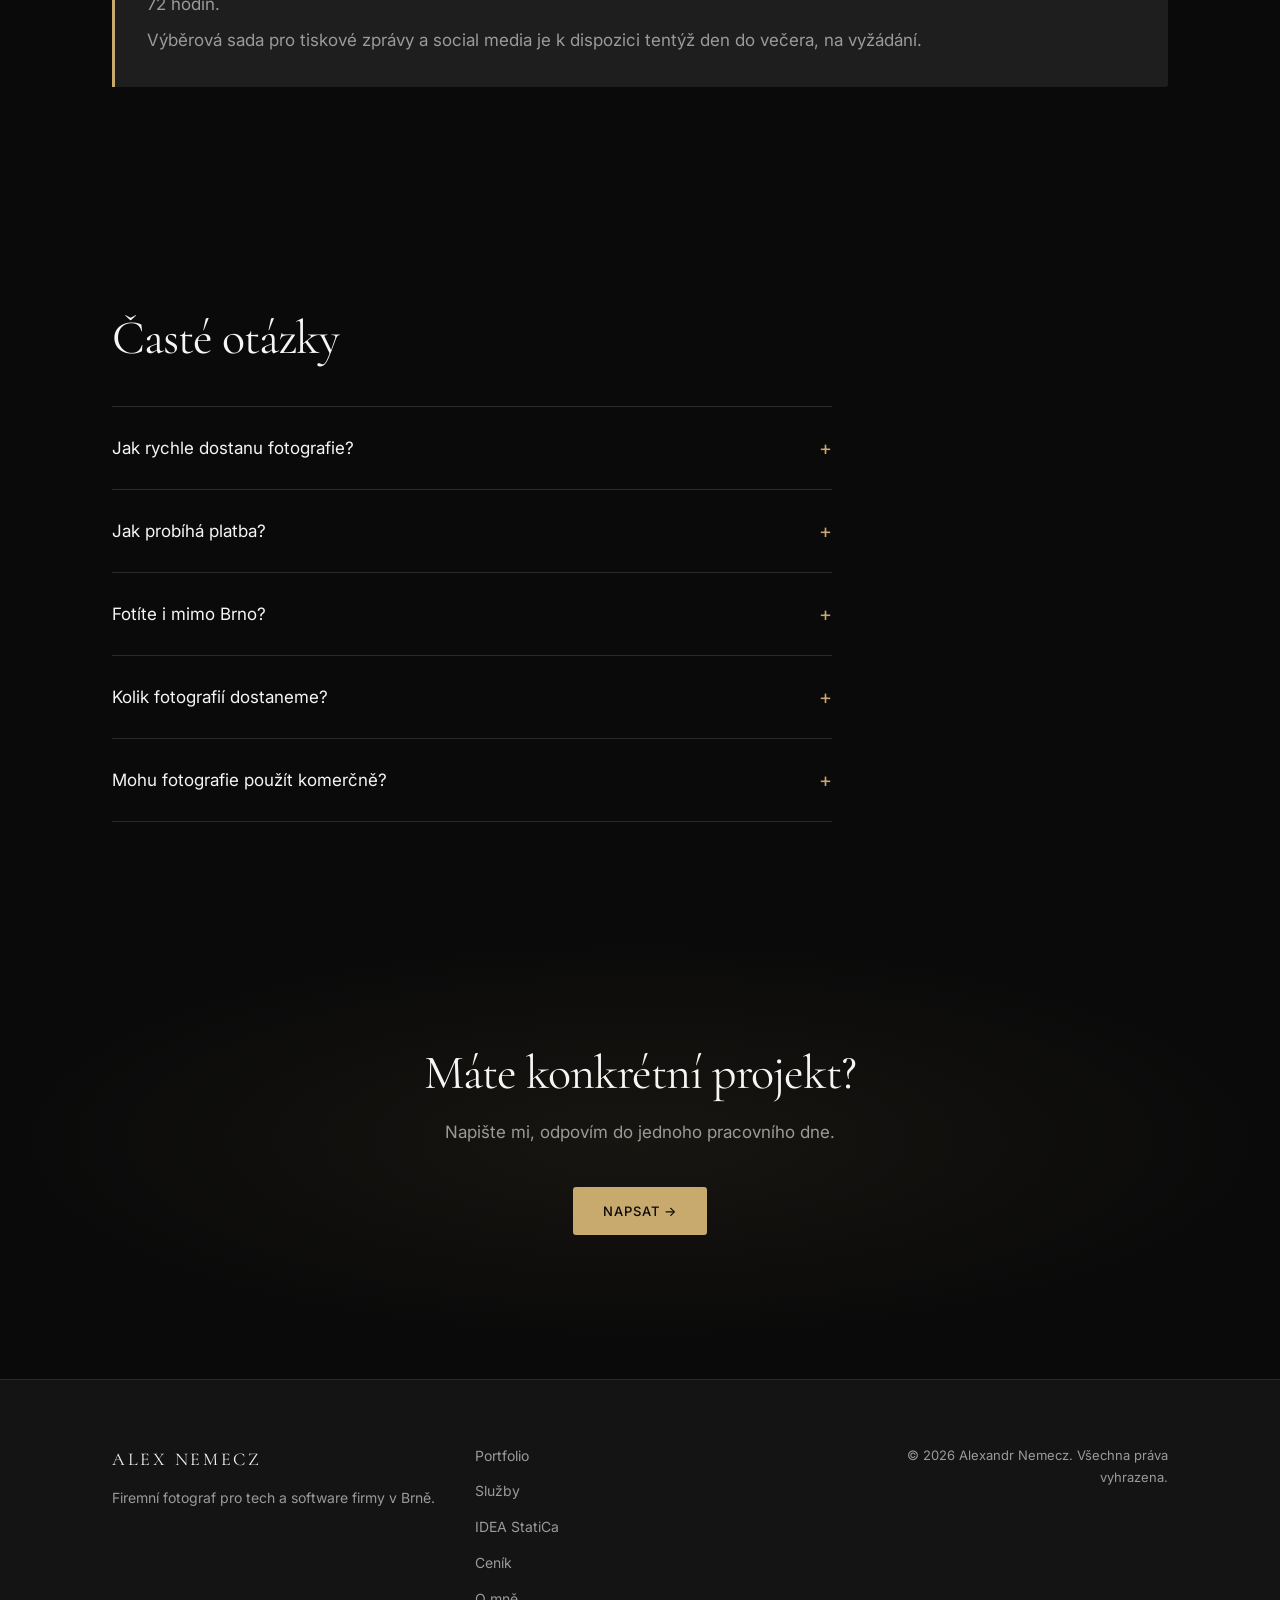
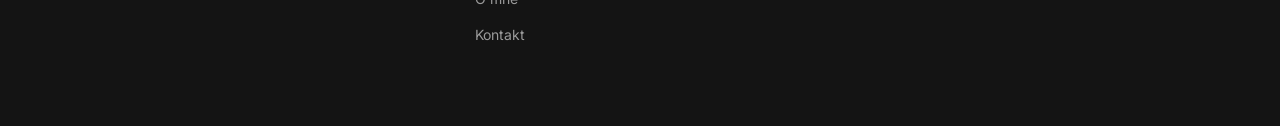
==== commit 3bfba985: "Ceník: odstraněny zmínky o záloze Platební podmínky patří do nabídky, ne na web.  Co-Authored-By: Cl" ====
--- a/cenik.html
+++ b/cenik.html
@@ -32,7 +32,7 @@
         "name": "Jak probíhá platba?",
         "acceptedAnswer": {
           "@type": "Answer",
-          "text": "Fakturuji na základě počtu odpracovaných hodin. Záloha 30 % před focením, zbytek po dodání fotografií."
+          "text": "Fakturuji na základě počtu odpracovaných hodin. Platbu a podmínky domluvíme individuálně."
         }
       },
       {
@@ -151,11 +151,6 @@
       </table>
       <p class="table-note">Ceny jsou orientační. Přesná nabídka vychází z rozsahu projektu a konkrétních požadavků. Napište mi a připravím nabídku na míru.</p>
 
-      <div class="delivery-box" style="margin-bottom:1.5rem">
-        <p><strong>Platební podmínky</strong></p>
-        <p>Záloha 30 % před focením, zbytek po dodání fotografií. Faktura se splatností 14 dní.</p>
-      </div>
-
       <div class="delivery-box">
         <p><strong>Dodání do 48 hodin</strong></p>
         <p>Editované fotografie dostanete v soukromé online galerii do dvou pracovních dnů od focení. U celodenních konferencí do 72 hodin.</p>
@@ -177,7 +172,7 @@
 
         <details>
           <summary>Jak probíhá platba?</summary>
-          <div class="faq-answer">Fakturuji na základě počtu odpracovaných hodin. Záloha 30 % před focením, zbytek po dodání fotografií a vystavení faktury se splatností 14 dní. Platba převodem nebo hotovostí.</div>
+          <div class="faq-answer">Fakturuji na základě počtu odpracovaných hodin. Platba převodem nebo hotovostí, podmínky domluvíme individuálně.</div>
         </details>
 
         <details>
